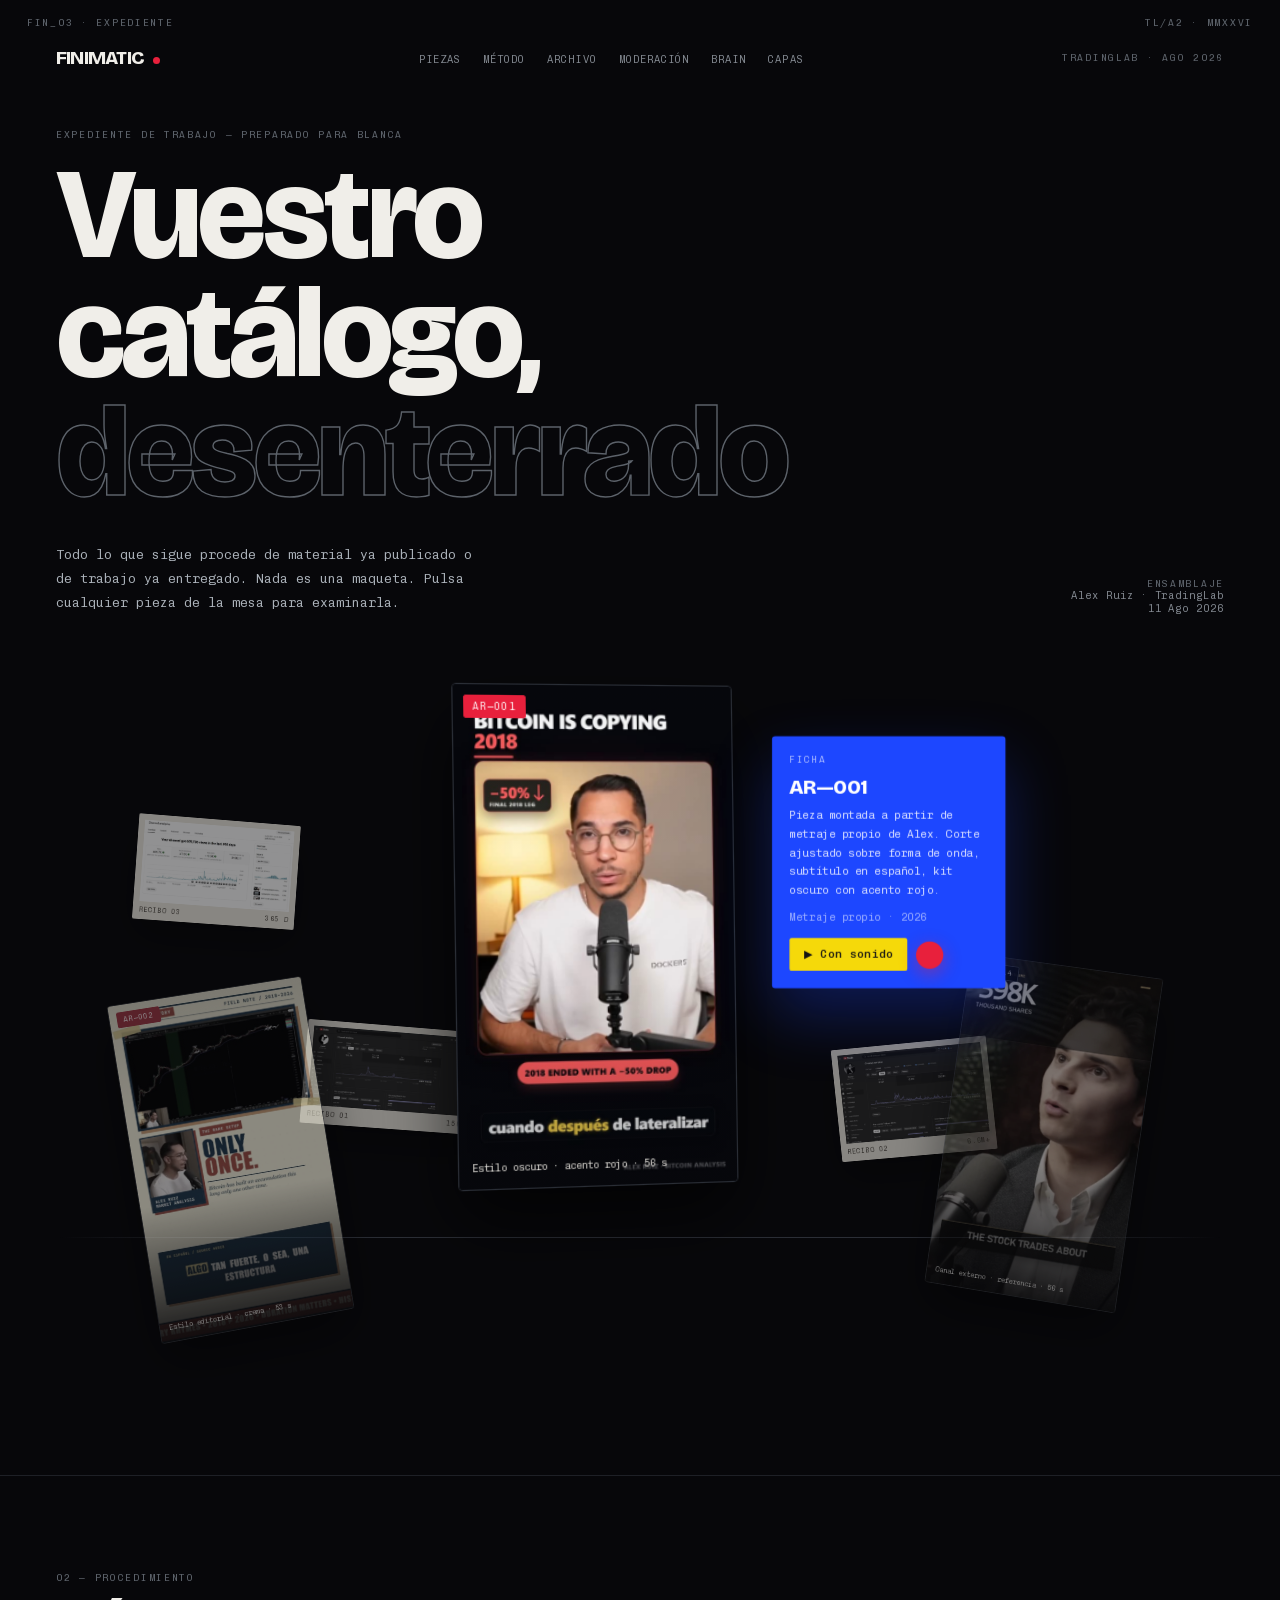
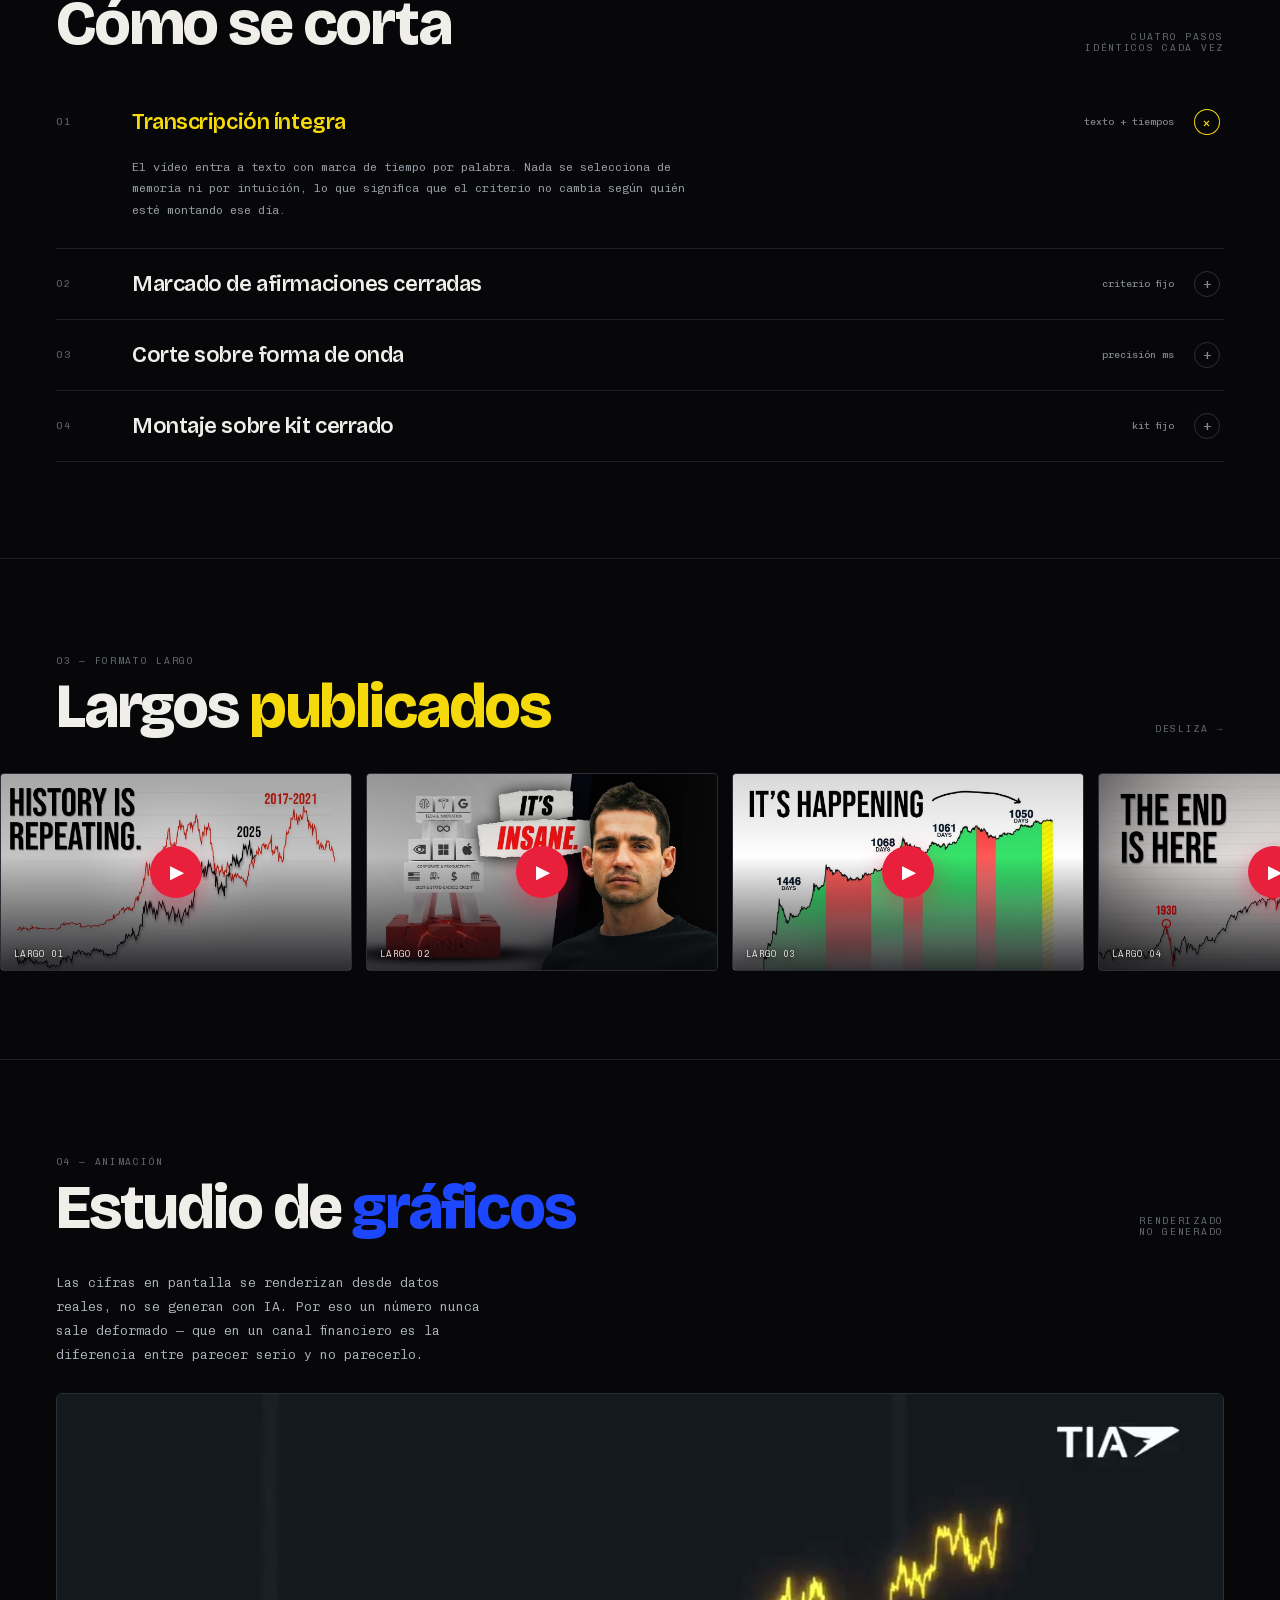
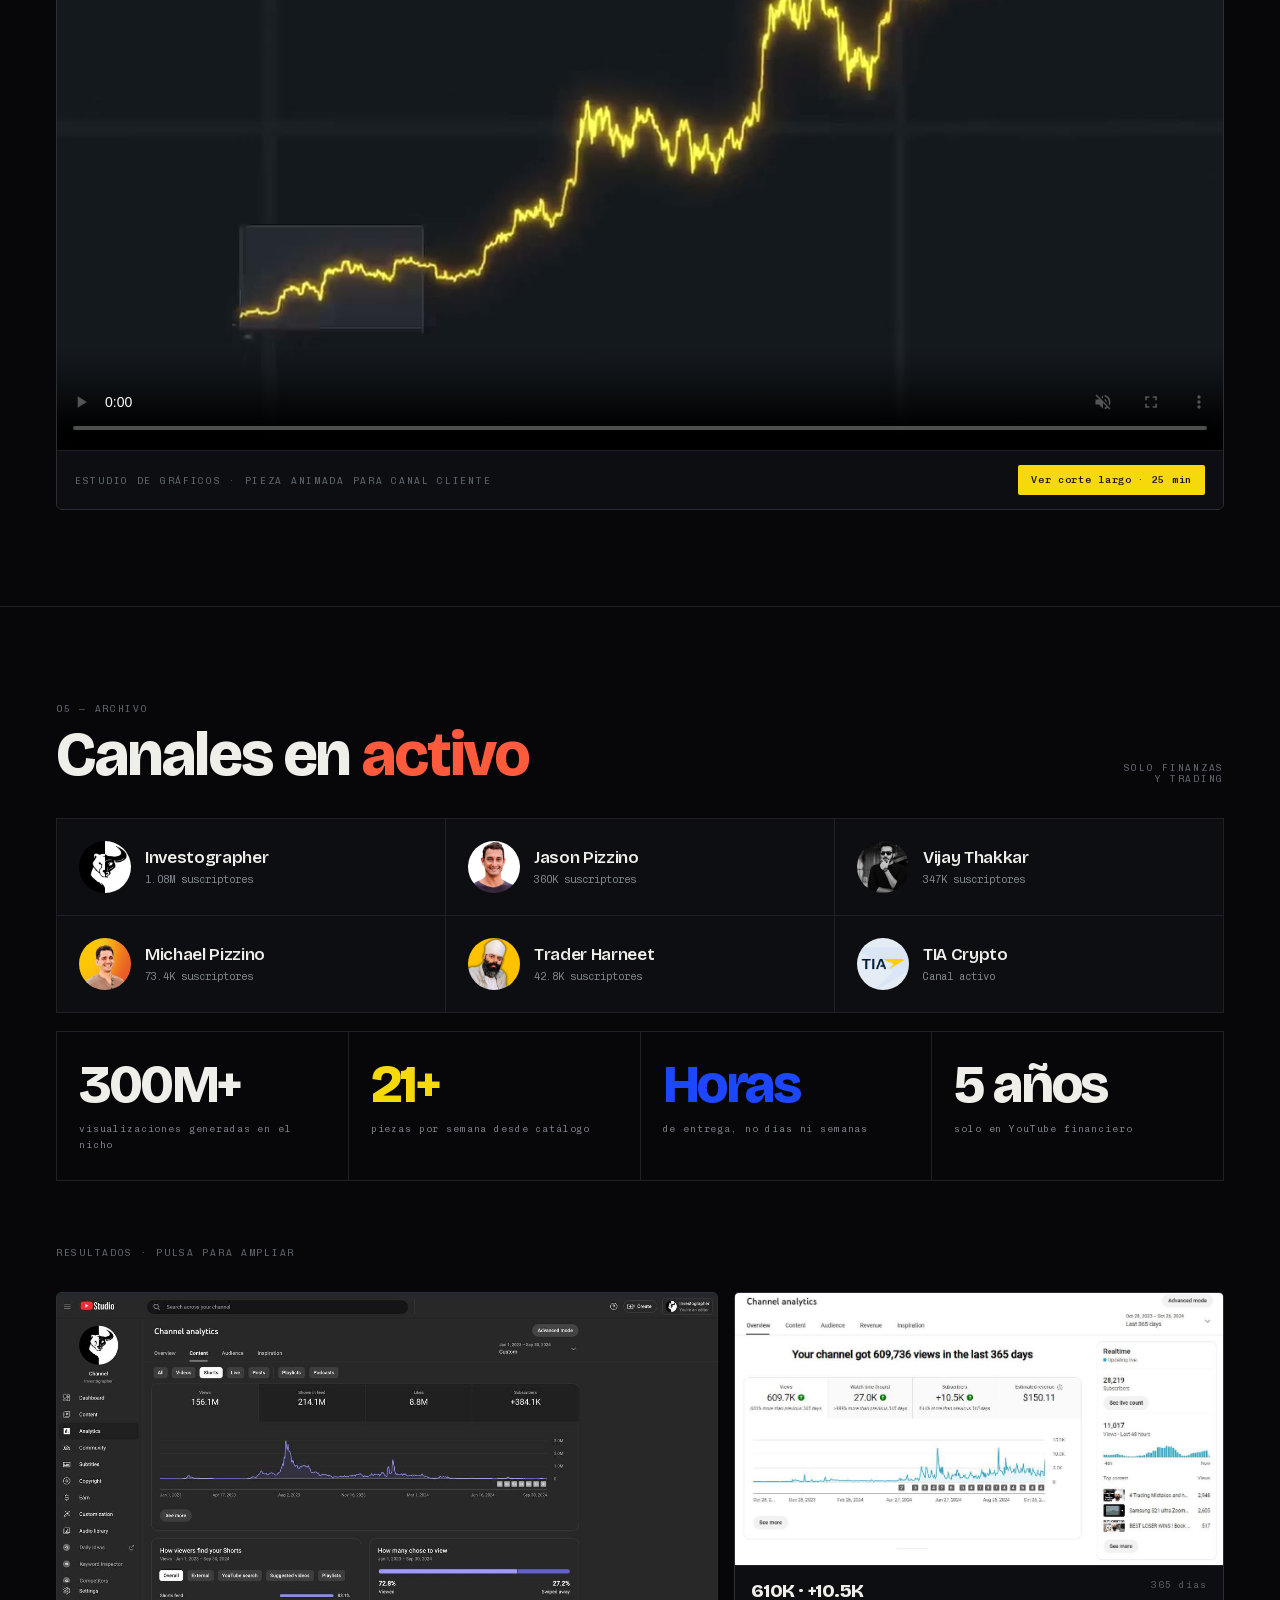
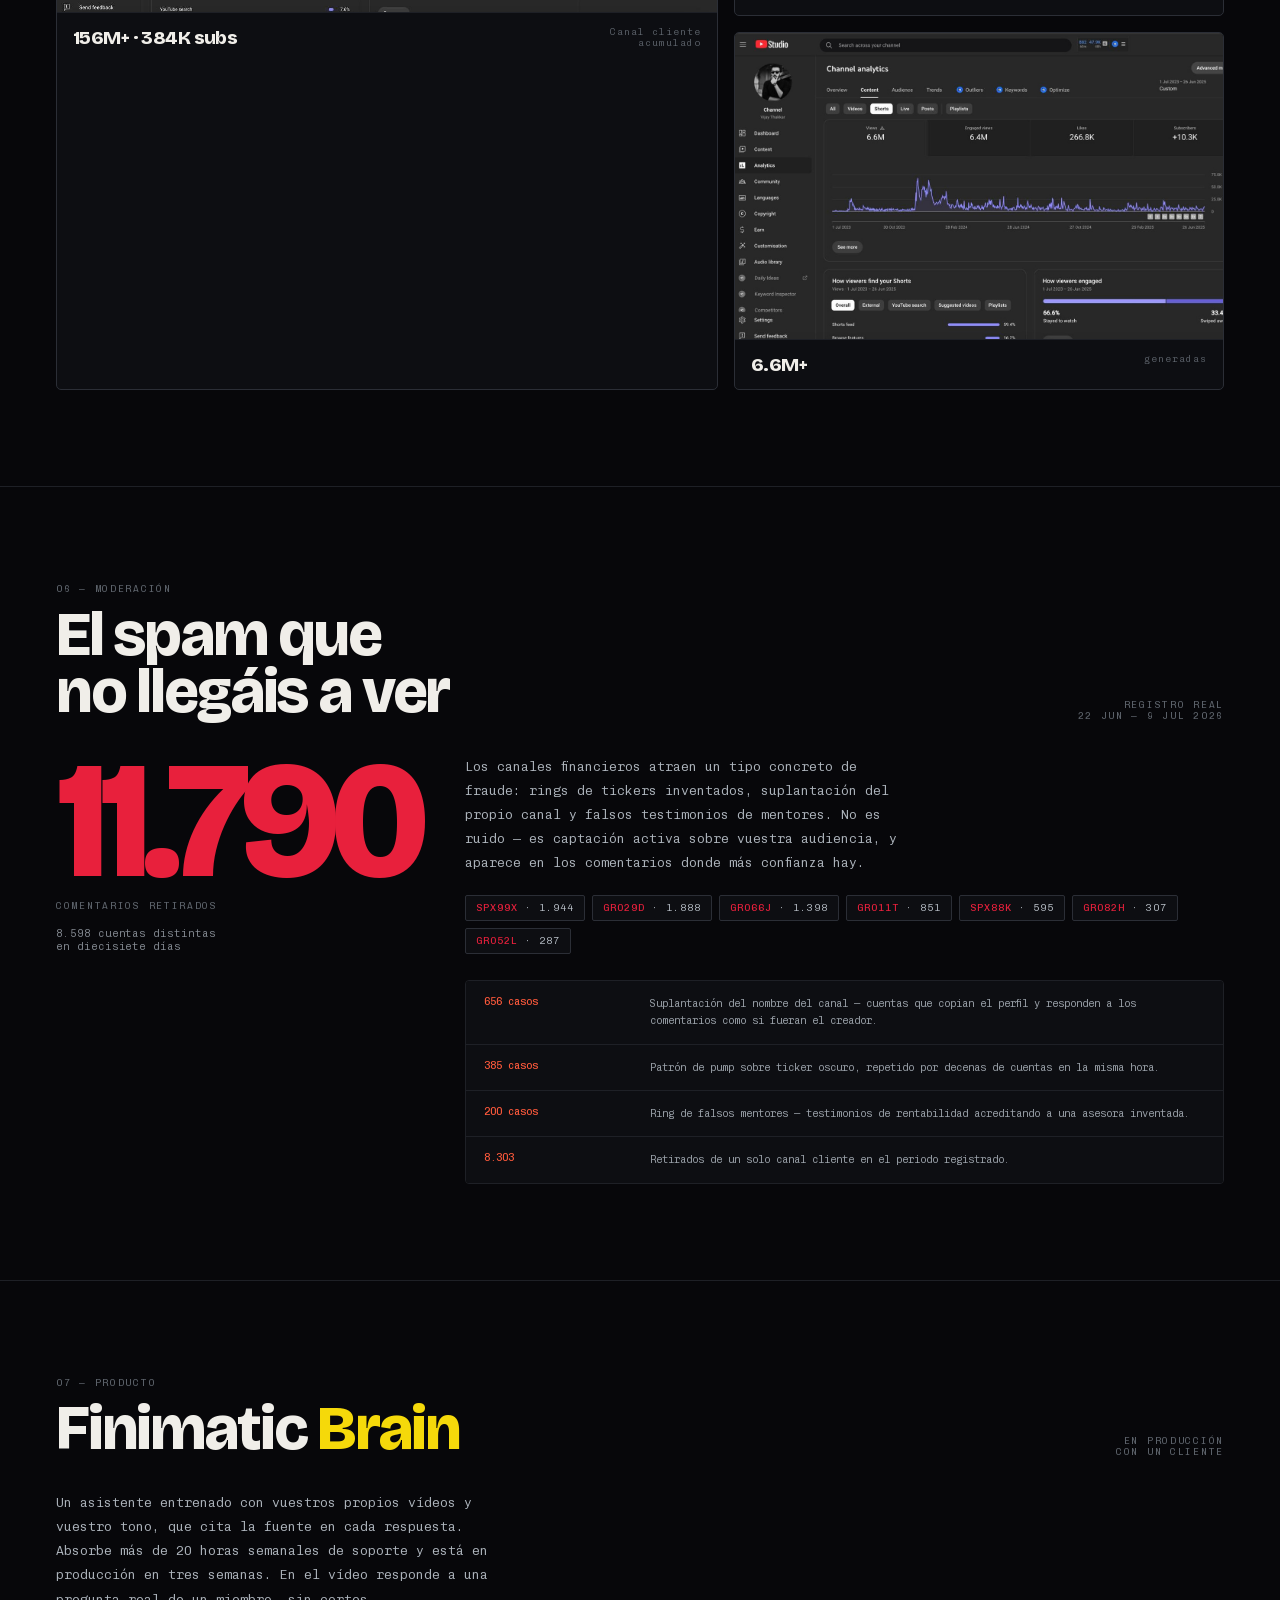
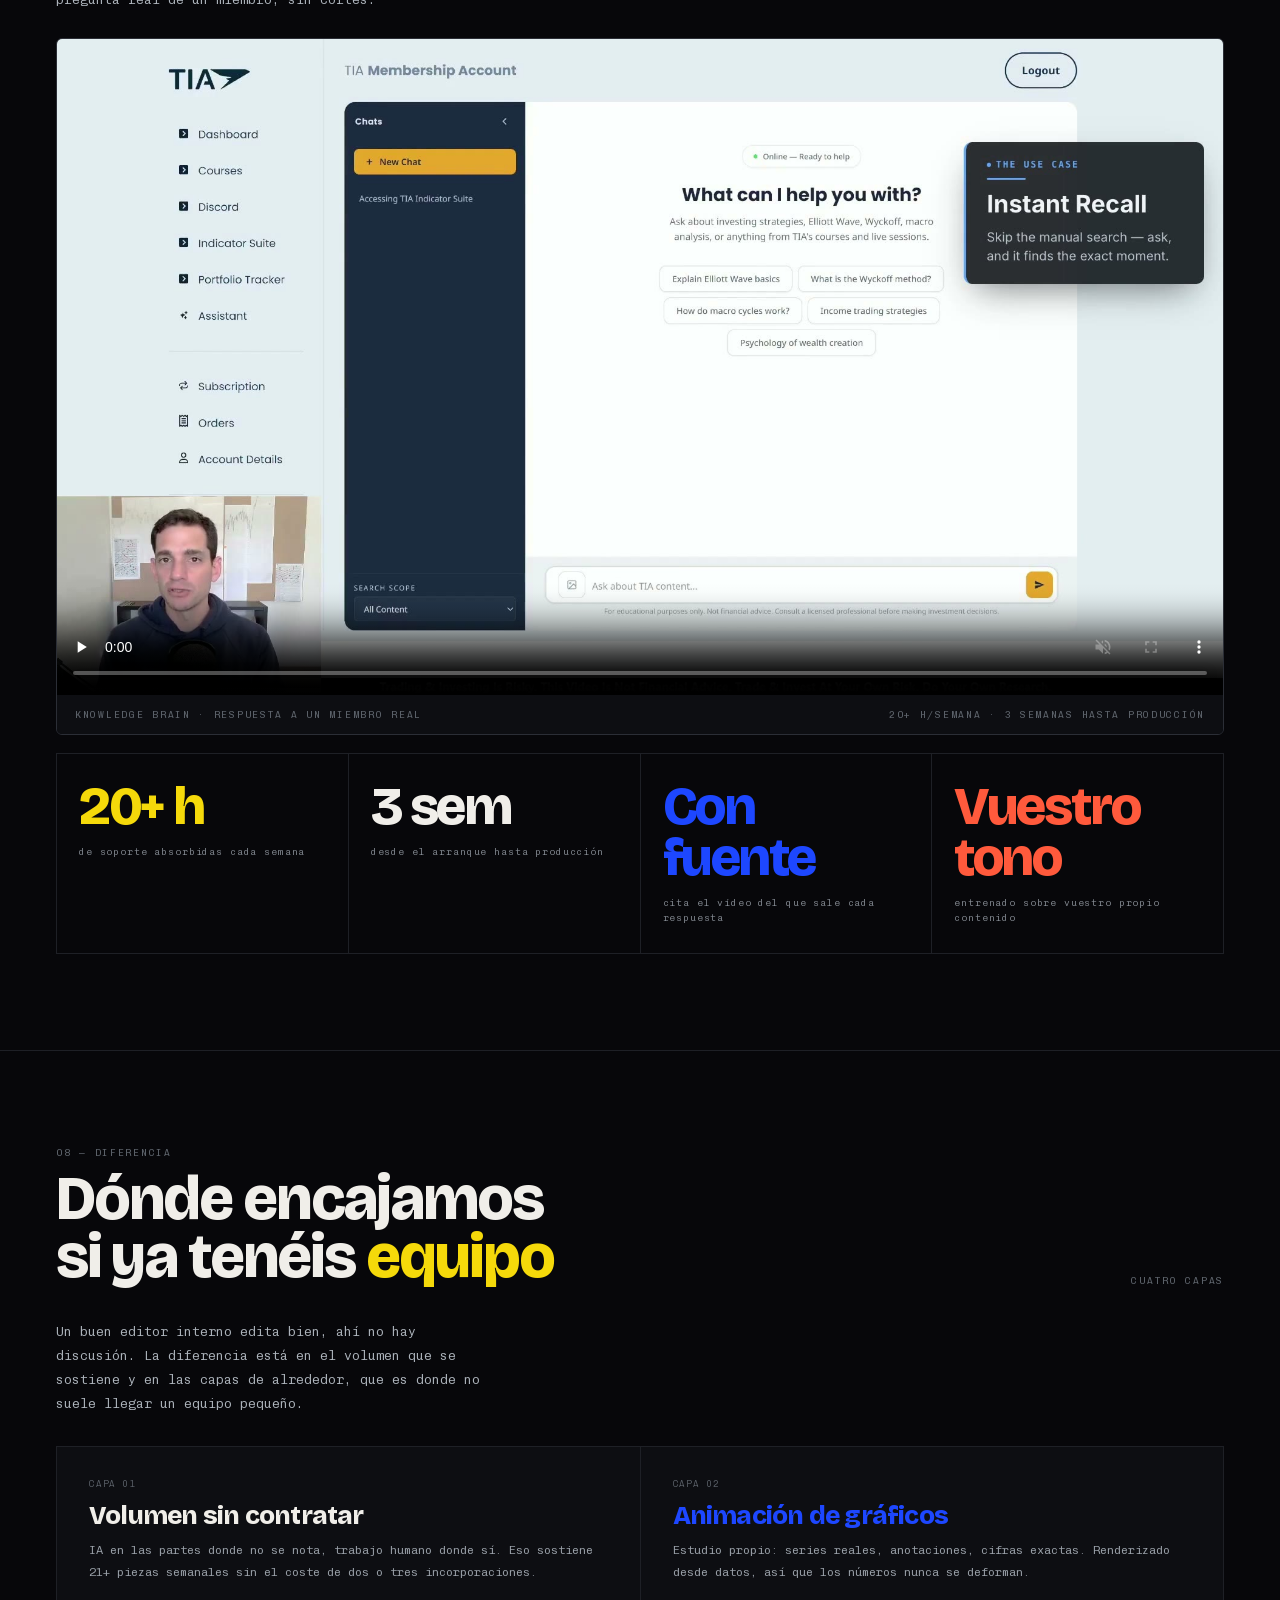
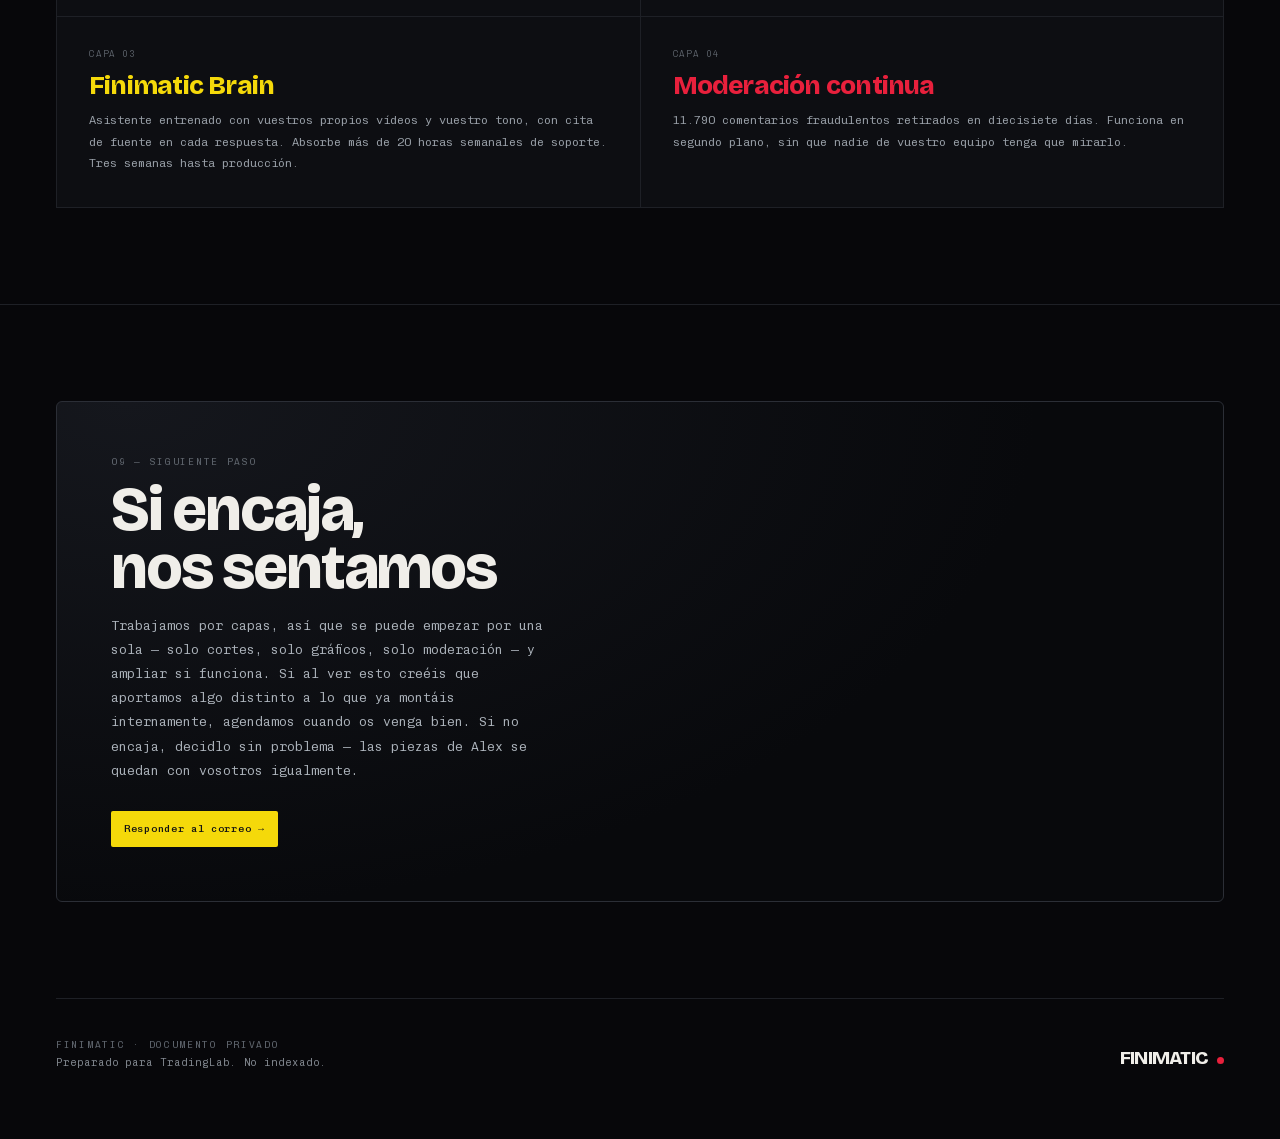
==== alexruiz/index.html @ 43fbd8f8 "Add private TradingLab expediente at /alexruiz Client-facing case page for TradingLab (Alex Ruiz). S" ====
<!doctype html>
<html lang="es">
<head>
<meta charset="utf-8">
<meta name="viewport" content="width=device-width,initial-scale=1">
<title>Finimatic — Expediente TradingLab</title>
<meta name="description" content="Expediente de trabajo: piezas, método, archivo y moderación. Preparado para TradingLab.">
<meta name="robots" content="noindex">
<style>
@font-face{font-family:D;src:url(fonts/disp-400.woff2) format('woff2');font-weight:400;font-display:swap}
@font-face{font-family:D;src:url(fonts/disp-600.woff2) format('woff2');font-weight:600;font-display:swap}
@font-face{font-family:D;src:url(fonts/disp-800.woff2) format('woff2');font-weight:800;font-display:swap}
@font-face{font-family:M;src:url(fonts/mono-300.woff2) format('woff2');font-weight:300;font-display:swap}
@font-face{font-family:M;src:url(fonts/mono-400.woff2) format('woff2');font-weight:400;font-display:swap}
@font-face{font-family:M;src:url(fonts/mono-500.woff2) format('woff2');font-weight:500;font-display:swap}

:root{
  --bg:#07070a; --bg2:#0d0e12; --bg3:#121319;
  --line:#1e2026; --line2:#2b2e36;
  --txt:#f0eee9; --dim:#858b93; --dim2:#5c626a;
  --blue:#1d47ff; --yellow:#f5d90a; --red:#e8203c;
  --teal:#12857c; --cream:#f2ead8; --coral:#ff5a3c; --pink:#ff86b0;
  --D:D,"Bricolage Grotesque",Inter,system-ui,sans-serif;
  --M:M,"Chivo Mono",ui-monospace,SFMono-Regular,Menlo,monospace;
}
*{box-sizing:border-box}
html{-webkit-text-size-adjust:100%;scroll-behavior:smooth}
body{margin:0;background:var(--bg);color:var(--txt);font-family:var(--M);font-weight:300;
  -webkit-font-smoothing:antialiased;overflow-x:hidden}
.w{max-width:1240px;margin:0 auto;padding:0 36px}
img{max-width:100%}

.c{font-family:var(--M);font-size:9.5px;font-weight:400;letter-spacing:.18em;text-transform:uppercase;color:var(--dim2)}
.mt{font-family:var(--M);font-size:10.5px;letter-spacing:.09em;color:var(--dim)}
h1,h2,h3{font-family:var(--D);font-weight:800;letter-spacing:-.035em;margin:0;line-height:.93}
h1{font-size:clamp(52px,10vw,132px)}
h2{font-size:clamp(30px,5.2vw,62px)}
h3{font-size:22px;font-weight:600;letter-spacing:-.02em;line-height:1.1}
.hl{color:var(--yellow)} .hb{color:var(--blue)} .hr{color:var(--red)} .hc{color:var(--coral)}
p{line-height:1.8;color:#9ba2aa;margin:0;font-size:12px}
.lede{font-size:13px;line-height:1.85;color:#aeb5bd;max-width:54ch}

.ledger{position:fixed;top:0;left:0;right:0;z-index:80;display:flex;justify-content:space-between;
  padding:15px 22px;pointer-events:none}
.ledger span{background:var(--bg);padding:2px 5px}

nav{display:flex;align-items:center;justify-content:space-between;padding:46px 0 0;position:relative;z-index:60}
.brand{display:flex;align-items:baseline;gap:9px}
.brand b{font-family:var(--D);font-weight:800;font-size:19px;letter-spacing:-.04em}
.brand i{width:7px;height:7px;background:var(--red);border-radius:50%;display:inline-block;font-style:normal}
nav ul{display:flex;gap:22px;list-style:none;margin:0;padding:0}
nav a{font-family:var(--M);font-size:10.5px;letter-spacing:.1em;text-transform:uppercase;color:var(--dim);
  text-decoration:none;transition:color .25s}
nav a:hover{color:var(--txt)}

/* ══ masthead ══ */
.mast{padding:60px 0 0;position:relative}
.mast h1{margin-top:16px}
.mast h1 em{font-style:normal;-webkit-text-stroke:1.4px var(--dim2);color:transparent}
.mrow{display:flex;justify-content:space-between;align-items:flex-end;gap:30px;margin-top:30px;flex-wrap:wrap}

/* ══ THE TABLE — re-choreographing collage ══ */
.table{position:relative;height:720px;margin:44px 0 0;perspective:1800px;perspective-origin:50% 42%;contain:layout paint}
.art{position:absolute;left:50%;top:60px;transform-style:preserve-3d;cursor:pointer;
  transition:transform .82s cubic-bezier(.2,.8,.22,1),opacity .6s ease,filter .6s ease;
  will-change:transform,opacity}
.reel{width:246px;height:437px;border-radius:4px;overflow:hidden;background:#04050a;
  border:1px solid #2a2e36;box-shadow:0 28px 64px rgba(0,0,0,.74)}
.reel img,.reel video{position:absolute;inset:0;width:100%;height:100%;object-fit:cover}
.reel video{opacity:0;transition:opacity .45s}
.reel.on video{opacity:1}
.reel .tag{position:absolute;left:9px;top:9px;z-index:4;font-family:var(--M);font-size:8.5px;
  letter-spacing:.16em;padding:4px 7px;border-radius:2px;background:rgba(4,5,10,.85);
  border:1px solid #363b44;color:#eceae5}
.reel .tag.own{border-color:var(--red);background:var(--red);color:#fff}
.reel .vg{position:absolute;inset:0;z-index:3;pointer-events:none;transition:opacity .5s;
  background:linear-gradient(180deg,rgba(7,7,10,.12),transparent 34%,transparent 60%,rgba(7,7,10,.86))}
.reel.on .vg{opacity:.4}
.reel .cp{position:absolute;left:11px;right:11px;bottom:10px;z-index:4;font-family:var(--M);
  font-size:9px;line-height:1.55;color:#e2dfd9}
.scrap{padding:8px;background:var(--cream);box-shadow:0 24px 54px rgba(0,0,0,.62);border-radius:2px}
.scrap img{display:block;width:100%;height:auto}
.scrap .sl{display:flex;justify-content:space-between;margin-top:6px}
.scrap .sl span{font-family:var(--M);font-size:8.5px;letter-spacing:.13em;color:#4a4033;text-transform:uppercase}

.ficha{position:absolute;z-index:30;width:214px;background:var(--blue);color:#fff;padding:16px;
  border-radius:3px;box-shadow:0 26px 58px rgba(29,71,255,.3);
  transition:transform .5s cubic-bezier(.3,.9,.3,1),opacity .3s}
.ficha.shrink{transform:scale(.12);opacity:0}
.ficha .k{font-family:var(--M);font-size:8.5px;letter-spacing:.2em;opacity:.68;text-transform:uppercase}
.ficha h4{font-family:var(--D);font-weight:800;font-size:19px;letter-spacing:-.03em;margin:9px 0 7px}
.ficha p{font-family:var(--M);font-size:10px;line-height:1.7;color:#e4e8ff;margin:0}
.ficha .yr{font-family:var(--M);font-size:9.5px;margin-top:10px;opacity:.6}
.pill{display:inline-flex;align-items:center;gap:7px;background:var(--yellow);color:#141414;
  font-family:var(--M);font-size:10px;font-weight:500;letter-spacing:.07em;padding:9px 13px;
  border-radius:2px;border:0;cursor:pointer;text-decoration:none;transition:filter .2s}
.pill:hover{filter:brightness(1.1)}
.knob{width:25px;height:25px;border-radius:50%;background:var(--red);border:0;cursor:pointer;
  box-shadow:0 5px 16px rgba(232,32,60,.45);transition:transform .22s}
.knob:hover{transform:scale(1.12)}
.tsurf{position:absolute;left:50%;top:578px;width:1160px;height:1px;margin-left:-580px;
  background:linear-gradient(90deg,transparent,var(--line2) 16%,var(--line2) 84%,transparent)}

/* ══ sections ══ */
section{padding:96px 0;border-top:1px solid var(--line)}
.sh{display:flex;align-items:flex-end;justify-content:space-between;gap:26px;margin-bottom:34px;flex-wrap:wrap}

/* drawers */
.dr{border-bottom:1px solid var(--line)}
.dr:first-of-type{border-top:1px solid var(--line)}
.drh{display:grid;grid-template-columns:56px 1fr auto 30px;gap:20px;align-items:center;
  padding:22px 0;cursor:pointer;background:none;border:0;width:100%;text-align:left;color:inherit}
.drh .n{font-family:var(--M);font-size:10px;letter-spacing:.15em;color:var(--dim2)}
.drh h3{color:#f0eee9;transition:color .3s}
.dr[data-open="1"] .drh h3{color:var(--yellow)}
.drh .v{font-family:var(--M);font-size:10px;color:var(--dim);white-space:nowrap}
.drh .x{width:26px;height:26px;border:1px solid var(--line2);border-radius:50%;display:grid;
  place-items:center;font-family:var(--M);font-size:14px;color:var(--dim);transition:transform .45s,border-color .3s,color .3s}
.dr[data-open="1"] .drh .x{transform:rotate(45deg);border-color:var(--yellow);color:var(--yellow)}
.drb{max-height:0;overflow:hidden;transition:max-height .6s cubic-bezier(.2,.8,.2,1)}
.drb div{padding:0 0 26px 76px;max-width:66ch}

/* horizontal rails */
.rail{display:flex;gap:14px;overflow-x:auto;padding:4px 36px 22px;scroll-snap-type:x mandatory;
  -webkit-overflow-scrolling:touch;scrollbar-width:thin;scrollbar-color:var(--line2) transparent}
.rail::-webkit-scrollbar{height:3px}
.rail::-webkit-scrollbar-thumb{background:var(--line2)}
.rail>*{scroll-snap-align:start;flex:0 0 auto}
.yt{width:352px;aspect-ratio:16/9;border:1px solid var(--line2);border-radius:4px;overflow:hidden;
  position:relative;background:#0a0b0f;cursor:pointer;transition:border-color .35s,transform .5s cubic-bezier(.2,.8,.2,1)}
.yt:hover{border-color:var(--yellow);transform:translateY(-4px)}
.yt>img{position:absolute;inset:0;width:100%;height:100%;object-fit:cover;transition:filter .4s,transform .6s}
.yt:hover>img{filter:brightness(1.06)}
.yt iframe{position:absolute;inset:0;width:100%;height:100%;border:0}
.yt .ph{position:absolute;inset:0;display:grid;place-items:center;transition:background .4s;
  background:linear-gradient(180deg,rgba(7,7,10,.16),transparent 42%,rgba(7,7,10,.8))}
.yt .ph b{width:52px;height:52px;border-radius:50%;background:var(--red);color:#fff;display:grid;
  place-items:center;font-size:17px;font-family:var(--M);box-shadow:0 8px 26px rgba(232,32,60,.42);
  transition:transform .35s}
.yt:hover .ph b{transform:scale(1.12)}
.yt .ph i{position:absolute;bottom:11px;left:13px;font-style:normal;font-family:var(--M);
  font-size:9px;letter-spacing:.15em;color:#e9e7e2;text-shadow:0 1px 6px rgba(0,0,0,.9)}

/* film */
.film{position:relative;border:1px solid var(--line2);border-radius:6px;overflow:hidden;background:#05060a}
.film video{display:block;width:100%;height:auto}
.filmbar{display:flex;justify-content:space-between;align-items:center;padding:14px 18px;
  border-top:1px solid var(--line);background:var(--bg2)}

/* channel index */
.chg{display:grid;grid-template-columns:repeat(3,1fr);gap:1px;background:var(--line);border:1px solid var(--line)}
.ch{background:var(--bg2);padding:22px;display:flex;align-items:center;gap:14px;transition:background .35s}
.ch:hover{background:var(--bg3)}
.ch img{width:52px;height:52px;border-radius:50%;object-fit:cover}
.ch b{font-family:var(--D);font-weight:600;font-size:17px;letter-spacing:-.02em;display:block}
.ch span{font-family:var(--M);font-size:10.5px;color:var(--dim)}

/* results — big, expandable */
.res{display:grid;grid-template-columns:1.35fr 1fr;gap:16px}
.rc{position:relative;border:1px solid var(--line2);border-radius:5px;overflow:hidden;
  background:var(--bg2);cursor:zoom-in;transition:transform .5s cubic-bezier(.2,.8,.2,1),border-color .4s}
.rc:hover{transform:translateY(-5px);border-color:var(--yellow)}
.rc img{display:block;width:100%;height:auto}
.rc .cap{display:flex;justify-content:space-between;gap:12px;padding:13px 16px;border-top:1px solid var(--line)}
.rc .cap b{font-family:var(--D);font-weight:800;font-size:19px;letter-spacing:-.03em}
.rc .cap span{font-family:var(--M);font-size:9.5px;letter-spacing:.1em;color:var(--dim2);text-align:right}
.rstack{display:grid;gap:16px}

/* lightbox */
.lb{position:fixed;inset:0;z-index:200;background:rgba(4,4,7,.94);display:none;place-items:center;padding:44px;
  backdrop-filter:blur(7px)}
.lb.on{display:grid}
.lb img{max-width:94vw;max-height:88vh;border:1px solid var(--line2);border-radius:4px}
.lb .x{position:absolute;top:22px;right:26px;font-family:var(--M);font-size:11px;letter-spacing:.15em;
  color:var(--dim);background:none;border:1px solid var(--line2);padding:9px 14px;cursor:pointer;border-radius:2px}

/* spamguard */
.sg{display:grid;grid-template-columns:auto 1fr;gap:44px;align-items:start}
.sgnum{font-family:var(--D);font-weight:800;font-size:clamp(72px,13vw,168px);line-height:.8;
  letter-spacing:-.055em;color:var(--red)}
.tick{display:flex;flex-wrap:wrap;gap:7px;margin-top:20px}
.tick span{font-family:var(--M);font-size:10px;letter-spacing:.1em;border:1px solid var(--line2);
  padding:6px 10px;border-radius:2px;color:#b9c0c8;background:var(--bg2)}
.tick span b{color:var(--red);font-weight:400}
.sgex{margin-top:26px;border:1px solid var(--line);border-radius:4px;overflow:hidden}
.sgr{display:grid;grid-template-columns:150px 1fr;gap:16px;padding:14px 18px;border-bottom:1px solid var(--line);
  background:var(--bg2)}
.sgr:last-child{border-bottom:0}
.sgr b{font-family:var(--M);font-size:10.5px;color:var(--coral);font-weight:400}
.sgr span{font-family:var(--M);font-size:10.5px;color:#9ba2aa;line-height:1.65}

/* layers */
.lay{display:grid;grid-template-columns:repeat(2,1fr);gap:1px;background:var(--line);border:1px solid var(--line)}
.lc{background:var(--bg2);padding:32px;transition:background .4s}
.lc:hover{background:var(--bg3)}
.lc .n{font-family:var(--M);font-size:9px;letter-spacing:.2em;color:var(--dim2)}
.lc h3{margin:13px 0 10px;font-weight:800;letter-spacing:-.03em;font-size:26px}

/* figures */
.figs{display:grid;grid-template-columns:repeat(4,1fr);gap:1px;background:var(--line);border:1px solid var(--line)}
.fig{background:var(--bg);padding:28px 22px}
.fig b{display:block;font-family:var(--D);font-weight:800;font-size:clamp(32px,5vw,54px);
  line-height:.94;letter-spacing:-.045em}
.fig span{display:block;margin-top:11px;font-family:var(--M);font-size:9.5px;letter-spacing:.09em;
  line-height:1.6;color:var(--dim)}

.close{border:1px solid var(--line2);border-radius:6px;padding:54px;
  background:radial-gradient(130% 170% at 6% 0%,#15171d,#08090c 60%)}
footer{padding:40px 0 70px;display:flex;justify-content:space-between;align-items:flex-end;border-top:1px solid var(--line)}

.rv{opacity:0;transform:translateY(20px)}
.rv.in{opacity:1;transform:none;transition:opacity .95s cubic-bezier(.2,.8,.2,1),transform .95s cubic-bezier(.2,.8,.2,1)}

@media (max-width:1000px){
  .res{grid-template-columns:1fr} .chg{grid-template-columns:1fr 1fr}
  .figs{grid-template-columns:1fr 1fr} .sg{grid-template-columns:1fr;gap:26px}
  .table{height:600px;perspective:1150px} .reel{width:198px;height:352px}
  .tsurf{width:100%;left:0;margin-left:0;top:474px}
}
@media (max-width:620px){
  .w{padding:0 20px} nav ul{display:none} .ledger{display:none}
  .lay,.chg,.figs{grid-template-columns:1fr} section{padding:66px 0}
  .table{height:520px} .reel{width:168px;height:299px}
  .drb div{padding-left:0} .drh{grid-template-columns:40px 1fr 30px} .drh .v{display:none}
  .rail{padding-left:20px;padding-right:20px}
}
@media (prefers-reduced-motion:reduce){
  html{scroll-behavior:auto} .art,.rv.in{transition-duration:.01ms!important} .rv{opacity:1;transform:none}
}
</style>
</head>
<body>

<div class="ledger">
  <span class="c">FIN_03 · EXPEDIENTE</span>
  <span class="c">TL/A2 · MMXXVI</span>
</div>

<div class="w">
  <nav>
    <div class="brand"><b>FINIMATIC</b><i></i></div>
    <ul>
      <li><a href="#piezas">Piezas</a></li>
      <li><a href="#metodo">Método</a></li>
      <li><a href="#archivo">Archivo</a></li>
      <li><a href="#guard">Moderación</a></li>
      <li><a href="#brain">Brain</a></li><li><a href="#capas">Capas</a></li>
    </ul>
    <div class="c">TradingLab · Ago 2026</div>
  </nav>

  <div class="mast">
    <div class="c">Expediente de trabajo — preparado para Blanca</div>
    <h1>Vuestro<br>catálogo,<br><em>desenterrado</em></h1>
    <div class="mrow">
      <p class="lede">Todo lo que sigue procede de material ya publicado o de trabajo ya entregado. Nada es una maqueta. Pulsa cualquier pieza de la mesa para examinarla.</p>
      <div style="text-align:right">
        <div class="c">Ensamblaje</div>
        <div class="mt">Alex Ruiz · TradingLab</div>
        <div class="mt">11 Ago 2026</div>
      </div>
    </div>
  </div>
</div>

<!-- ══ MESA — re-choreographing collage ══ -->
<section id="piezas" style="border-top:0;padding-top:0">
  <div class="w">
    <div class="table" id="table">
      <div class="tsurf"></div>

      <article class="art reel" data-k="r0">
        <span class="tag own">AR—001</span>
        <img src="media/reel1.jpg" alt="" loading="eager" decoding="async">
        <video src="media/reel1.mp4" playsinline muted loop preload="none"></video>
        <span class="vg"></span><span class="cp">Estilo oscuro · acento rojo · 56 s</span>
      </article>

      <article class="art reel" data-k="r1">
        <span class="tag own">AR—002</span>
        <img src="media/reel2.jpg" alt="" loading="lazy" decoding="async">
        <video src="media/reel2.mp4" playsinline muted loop preload="none"></video>
        <span class="vg"></span><span class="cp">Estilo editorial · crema · 53 s</span>
      </article>

      <article class="art reel" data-k="r2">
        <span class="tag">FN—014</span>
        <img src="media/reel3.jpg" alt="" loading="lazy" decoding="async">
        <video src="media/reel3.mp4" playsinline muted loop preload="none"></video>
        <span class="vg"></span><span class="cp">Canal externo · referencia · 56 s</span>
      </article>

      <div class="art scrap" data-k="s0" style="width:230px">
        <img src="media/clients/receipt_150m.jpg" alt="" loading="lazy" data-full="media/clients/receipt_150m.jpg">
        <div class="sl"><span>Recibo 01</span><span>156M+</span></div>
      </div>
      <div class="art scrap" data-k="s1" style="width:206px">
        <img src="media/clients/receipt_66m.jpg" alt="" loading="lazy" data-full="media/clients/receipt_66m.jpg">
        <div class="sl"><span>Recibo 02</span><span>6.6M+</span></div>
      </div>
      <div class="art scrap" data-k="s2" style="width:214px">
        <img src="media/clients/receipt_longform.jpg" alt="" loading="lazy" data-full="media/clients/receipt_longform.jpg">
        <div class="sl"><span>Recibo 03</span><span>365 d</span></div>
      </div>

      <div class="ficha" id="ficha">
        <div class="k">Ficha</div>
        <h4 id="fh">AR—001</h4>
        <p id="fp">Pieza montada a partir de metraje propio de Alex. Corte ajustado sobre forma de onda, subtítulo en español, kit oscuro con acento rojo.</p>
        <div class="yr" id="fy">Metraje propio · 2026</div>
        <div style="display:flex;gap:8px;align-items:center;margin-top:14px">
          <button class="pill" id="snd">▶ Con sonido</button>
          <button class="knob" id="nxt" aria-label="Siguiente"></button>
        </div>
      </div>
    </div>
  </div>
</section>

<!-- ══ MÉTODO — drawers ══ -->
<section id="metodo">
  <div class="w">
    <div class="sh">
      <div><div class="c">02 — Procedimiento</div><h2 style="margin-top:12px">Cómo se corta</h2></div>
      <div class="c" style="text-align:right">Cuatro pasos<br>Idénticos cada vez</div>
    </div>

    <div class="dr rv" data-open="1">
      <button class="drh"><span class="n">01</span><h3>Transcripción íntegra</h3><span class="v">texto + tiempos</span><span class="x">+</span></button>
      <div class="drb"><div><p>El vídeo entra a texto con marca de tiempo por palabra. Nada se selecciona de memoria ni por intuición, lo que significa que el criterio no cambia según quién esté montando ese día.</p></div></div>
    </div>
    <div class="dr rv">
      <button class="drh"><span class="n">02</span><h3>Marcado de afirmaciones cerradas</h3><span class="v">criterio fijo</span><span class="x">+</span></button>
      <div class="drb"><div><p>Se localizan los momentos que se sostienen solos: una tesis, una cifra, un giro, una comparación histórica. Si el fragmento necesita contexto previo para entenderse, se descarta — por bueno que sea.</p></div></div>
    </div>
    <div class="dr rv">
      <button class="drh"><span class="n">03</span><h3>Corte sobre forma de onda</h3><span class="v">precisión ms</span><span class="x">+</span></button>
      <div class="drb"><div><p>Los límites se ajustan al silencio real y no a la palabra más próxima. Sin entradas cortadas, sin colas muertas. Es la diferencia entre un corte que respira y uno que suena a recorte.</p></div></div>
    </div>
    <div class="dr rv">
      <button class="drh"><span class="n">04</span><h3>Montaje sobre kit cerrado</h3><span class="v">kit fijo</span><span class="x">+</span></button>
      <div class="drb"><div><p>Tipografía, color, ritmo de subtítulo y tratamiento de gráficos quedan definidos antes de montar nada. Por eso veinte piezas seguidas parecen del mismo canal y no de veinte editores distintos.</p></div></div>
    </div>
  </div>
</section>

<!-- ══ RAIL — shorts en producción ══ -->
<section style="padding-bottom:66px">
  <div class="w">
    <div class="sh">
      <div><div class="c">03 — Formato largo</div><h2 style="margin-top:12px">Largos <span class="hl">publicados</span></h2></div>
      <div class="c" style="text-align:right">Desliza →</div>
    </div>
  </div>
  <div class="rail" id="ytrail">
    <div class="yt" data-yt="2WUvpKU_Cas"><img src="media/yt/2WUvpKU_Cas.jpg" alt="" loading="lazy" decoding="async"><div class="ph"><b>&#9654;</b><i>LARGO 01</i></div></div>
    <div class="yt" data-yt="Ue_ScGDc0nw"><img src="media/yt/Ue_ScGDc0nw.jpg" alt="" loading="lazy" decoding="async"><div class="ph"><b>&#9654;</b><i>LARGO 02</i></div></div>
    <div class="yt" data-yt="rwF477BtTG0"><img src="media/yt/rwF477BtTG0.jpg" alt="" loading="lazy" decoding="async"><div class="ph"><b>&#9654;</b><i>LARGO 03</i></div></div>
    <div class="yt" data-yt="gFHwWz_2YYc"><img src="media/yt/gFHwWz_2YYc.jpg" alt="" loading="lazy" decoding="async"><div class="ph"><b>&#9654;</b><i>LARGO 04</i></div></div>
    <div class="yt" data-yt="c9olP6Pr598"><img src="media/yt/c9olP6Pr598.jpg" alt="" loading="lazy" decoding="async"><div class="ph"><b>&#9654;</b><i>LARGO 05</i></div></div>
    <div class="yt" data-yt="3UJ6QvY29Kc"><img src="media/yt/3UJ6QvY29Kc.jpg" alt="" loading="lazy" decoding="async"><div class="ph"><b>&#9654;</b><i>CASO 01</i></div></div>
    <div class="yt" data-yt="I6aNI19NCxw"><img src="media/yt/I6aNI19NCxw.jpg" alt="" loading="lazy" decoding="async"><div class="ph"><b>&#9654;</b><i>CASO 02</i></div></div>
    <div class="yt" data-yt="_iMRs2vjaUk"><img src="media/yt/_iMRs2vjaUk.jpg" alt="" loading="lazy" decoding="async"><div class="ph"><b>&#9654;</b><i>CASO 03</i></div></div>
    <div class="yt" data-yt="YXFvwJQBzJc"><img src="media/yt/YXFvwJQBzJc.jpg" alt="" loading="lazy" decoding="async"><div class="ph"><b>&#9654;</b><i>CASO 04</i></div></div>
  </div>
</section>

<!-- ══ FILM ══ -->
<section>
  <div class="w">
    <div class="sh">
      <div><div class="c">04 — Animación</div><h2 style="margin-top:12px">Estudio de <span class="hb">gráficos</span></h2></div>
      <div class="c" style="text-align:right">Renderizado<br>No generado</div>
    </div>
    <p class="lede rv" style="margin-bottom:26px">Las cifras en pantalla se renderizan desde datos reales, no se generan con IA. Por eso un número nunca sale deformado — que en un canal financiero es la diferencia entre parecer serio y no parecerlo.</p>
    <div class="film rv">
      <video id="filmv" src="https://pub-80916ecd31064b1bb21b62cf3490e8a3.r2.dev/finimatic-animated.mp4"
             poster="media/animated-poster.jpg" playsinline muted loop preload="none" controls></video>
      <div class="filmbar">
        <span class="c">Estudio de gráficos · pieza animada para canal cliente</span>
        <a class="pill" href="https://pub-80916ecd31064b1bb21b62cf3490e8a3.r2.dev/raw-25min.mp4" target="_blank" rel="noopener">Ver corte largo · 25 min</a>
      </div>
    </div>
  </div>
</section>

<!-- ══ ARCHIVO ══ -->
<section id="archivo">
  <div class="w">
    <div class="sh">
      <div><div class="c">05 — Archivo</div><h2 style="margin-top:12px">Canales en <span class="hc">activo</span></h2></div>
      <div class="c" style="text-align:right">Solo finanzas<br>y trading</div>
    </div>

    <div class="chg rv">
      <div class="ch"><img src="media/clients/investographer.jpg" alt=""><div><b>Investographer</b><span>1.08M suscriptores</span></div></div>
      <div class="ch"><img src="media/clients/Jason.jpg" alt=""><div><b>Jason Pizzino</b><span>360K suscriptores</span></div></div>
      <div class="ch"><img src="media/clients/vijaythakkar.jpg" alt=""><div><b>Vijay Thakkar</b><span>347K suscriptores</span></div></div>
      <div class="ch"><img src="media/clients/michael.jpg" alt=""><div><b>Michael Pizzino</b><span>73.4K suscriptores</span></div></div>
      <div class="ch"><img src="media/clients/trader_harneet.jpg" alt=""><div><b>Trader Harneet</b><span>42.8K suscriptores</span></div></div>
      <div class="ch"><img src="media/clients/TheInvestoraccel.jpg" alt=""><div><b>TIA Crypto</b><span>Canal activo</span></div></div>
    </div>

    <div class="figs rv" style="margin-top:18px">
      <div class="fig"><b>300M+</b><span>visualizaciones generadas en el nicho</span></div>
      <div class="fig"><b class="hl">21+</b><span>piezas por semana desde catálogo</span></div>
      <div class="fig"><b class="hb">Horas</b><span>de entrega, no días ni semanas</span></div>
      <div class="fig"><b>5 años</b><span>solo en YouTube financiero</span></div>
    </div>

    <div class="sh" style="margin-top:66px"><div><div class="c">Resultados · pulsa para ampliar</div></div></div>
    <div class="res rv">
      <div class="rc" data-full="media/clients/receipt_150m.jpg">
        <img src="media/clients/receipt_150m.jpg" alt="">
        <div class="cap"><b>156M+ · 384K subs</b><span>Canal cliente<br>acumulado</span></div>
      </div>
      <div class="rstack">
        <div class="rc" data-full="media/clients/receipt_longform.jpg">
          <img src="media/clients/receipt_longform.jpg" alt="">
          <div class="cap"><b>610K · +10.5K</b><span>365 días</span></div>
        </div>
        <div class="rc" data-full="media/clients/receipt_66m.jpg">
          <img src="media/clients/receipt_66m.jpg" alt="">
          <div class="cap"><b>6.6M+</b><span>generadas</span></div>
        </div>
      </div>
    </div>
  </div>
</section>

<!-- ══ SPAMGUARD ══ -->
<section id="guard">
  <div class="w">
    <div class="sh">
      <div><div class="c">06 — Moderación</div><h2 style="margin-top:12px">El spam que<br>no llegáis a ver</h2></div>
      <div class="c" style="text-align:right">Registro real<br>22 jun — 9 jul 2026</div>
    </div>

    <div class="sg rv">
      <div>
        <div class="sgnum">11.790</div>
        <div class="c" style="margin-top:12px">comentarios retirados</div>
        <div class="mt" style="margin-top:16px">8.598 cuentas distintas<br>en diecisiete días</div>
      </div>
      <div>
        <p class="lede">Los canales financieros atraen un tipo concreto de fraude: rings de tickers inventados, suplantación del propio canal y falsos testimonios de mentores. No es ruido — es captación activa sobre vuestra audiencia, y aparece en los comentarios donde más confianza hay.</p>
        <div class="tick">
          <span><b>SPX99X</b> · 1.944</span><span><b>GRO29D</b> · 1.888</span><span><b>GRO66J</b> · 1.398</span>
          <span><b>GRO11T</b> · 851</span><span><b>SPX88K</b> · 595</span><span><b>GRO82H</b> · 307</span>
          <span><b>GRO52L</b> · 287</span>
        </div>
        <div class="sgex">
          <div class="sgr"><b>656 casos</b><span>Suplantación del nombre del canal — cuentas que copian el perfil y responden a los comentarios como si fueran el creador.</span></div>
          <div class="sgr"><b>385 casos</b><span>Patrón de pump sobre ticker oscuro, repetido por decenas de cuentas en la misma hora.</span></div>
          <div class="sgr"><b>200 casos</b><span>Ring de falsos mentores — testimonios de rentabilidad acreditando a una asesora inventada.</span></div>
          <div class="sgr"><b>8.303</b><span>Retirados de un solo canal cliente en el periodo registrado.</span></div>
        </div>
      </div>
    </div>
  </div>
</section>


<!-- ══ FINIMATIC BRAIN ══ -->
<section id="brain">
  <div class="w">
    <div class="sh">
      <div><div class="c">07 — Producto</div><h2 style="margin-top:12px">Finimatic <span class="hl">Brain</span></h2></div>
      <div class="c" style="text-align:right">En producción<br>con un cliente</div>
    </div>
    <p class="lede rv" style="margin-bottom:26px">Un asistente entrenado con vuestros propios vídeos y vuestro tono, que cita la fuente en cada respuesta. Absorbe más de 20 horas semanales de soporte y está en producción en tres semanas. En el vídeo responde a una pregunta real de un miembro, sin cortes.</p>
    <div class="film rv">
      <video id="brainv" src="media/brain-vsl.mp4" poster="media/brain-poster.jpg"
             playsinline muted preload="none" controls></video>
      <div class="filmbar">
        <span class="c">Knowledge Brain · respuesta a un miembro real</span>
        <span class="c">20+ h/semana · 3 semanas hasta producción</span>
      </div>
    </div>
    <div class="figs rv" style="margin-top:18px">
      <div class="fig"><b class="hl">20+ h</b><span>de soporte absorbidas cada semana</span></div>
      <div class="fig"><b>3 sem</b><span>desde el arranque hasta producción</span></div>
      <div class="fig"><b class="hb">Con fuente</b><span>cita el vídeo del que sale cada respuesta</span></div>
      <div class="fig"><b class="hc">Vuestro tono</b><span>entrenado sobre vuestro propio contenido</span></div>
    </div>
  </div>
</section>

<!-- ══ CAPAS ══ -->
<section id="capas">
  <div class="w">
    <div class="sh">
      <div><div class="c">08 — Diferencia</div><h2 style="margin-top:12px">Dónde encajamos<br>si ya tenéis <span class="hl">equipo</span></h2></div>
      <div class="c" style="text-align:right">Cuatro capas</div>
    </div>
    <p class="lede rv" style="margin-bottom:30px">Un buen editor interno edita bien, ahí no hay discusión. La diferencia está en el volumen que se sostiene y en las capas de alrededor, que es donde no suele llegar un equipo pequeño.</p>
    <div class="lay rv">
      <div class="lc"><div class="n">CAPA 01</div><h3>Volumen sin contratar</h3>
        <p>IA en las partes donde no se nota, trabajo humano donde sí. Eso sostiene 21+ piezas semanales sin el coste de dos o tres incorporaciones.</p></div>
      <div class="lc"><div class="n">CAPA 02</div><h3 class="hb">Animación de gráficos</h3>
        <p>Estudio propio: series reales, anotaciones, cifras exactas. Renderizado desde datos, así que los números nunca se deforman.</p></div>
      <div class="lc"><div class="n">CAPA 03</div><h3 class="hl">Finimatic Brain</h3>
        <p>Asistente entrenado con vuestros propios vídeos y vuestro tono, con cita de fuente en cada respuesta. Absorbe más de 20 horas semanales de soporte. Tres semanas hasta producción.</p></div>
      <div class="lc"><div class="n">CAPA 04</div><h3 class="hr">Moderación continua</h3>
        <p>11.790 comentarios fraudulentos retirados en diecisiete días. Funciona en segundo plano, sin que nadie de vuestro equipo tenga que mirarlo.</p></div>
    </div>
  </div>
</section>

<!-- ══ CIERRE ══ -->
<section>
  <div class="w">
    <div class="close rv">
      <div class="c">09 — Siguiente paso</div>
      <h2 style="margin-top:14px">Si encaja,<br>nos sentamos</h2>
      <p class="lede" style="margin-top:18px">Trabajamos por capas, así que se puede empezar por una sola — solo cortes, solo gráficos, solo moderación — y ampliar si funciona. Si al ver esto creéis que aportamos algo distinto a lo que ya montáis internamente, agendamos cuando os venga bien. Si no encaja, decidlo sin problema — las piezas de Alex se quedan con vosotros igualmente.</p>
      <p style="margin-top:28px"><a class="pill" href="mailto:mia@finimatic.com?subject=TradingLab%20%C3%97%20Finimatic">Responder al correo →</a></p>
    </div>
  </div>
</section>

<div class="w">
  <footer>
    <div><div class="c">Finimatic · Documento privado</div><div class="mt" style="margin-top:6px">Preparado para TradingLab. No indexado.</div></div>
    <div class="brand"><b>FINIMATIC</b><i></i></div>
  </footer>
</div>

<div class="lb" id="lb"><button class="x" id="lbx">CERRAR ✕</button><img id="lbi" src="" alt=""></div>

<script>
(function(){
/* ─────────── MESA: whole collage re-choreographs on select ─────────── */
var table=document.getElementById('table');
var arts=[].slice.call(table.querySelectorAll('.art'));
var ficha=document.getElementById('ficha');
var fh=document.getElementById('fh'), fp=document.getElementById('fp'), fy=document.getElementById('fy');
var cur=0, S=1;

var DATA={
 r0:['AR—001','Pieza montada a partir de metraje propio de Alex. Corte ajustado sobre forma de onda, subtítulo en español, kit oscuro con acento rojo.','Metraje propio · 2026'],
 r1:['AR—002','Mismo origen, dirección de arte distinta. Fondo crema, panel de gráfico incrustado, ritmo más pausado y tipografía editorial.','Metraje propio · 2026'],
 r2:['FN—014','Canal externo, incluido como referencia de rango. Dato sobreimpreso sobre metraje y subtítulo limpio en inglés.','Canal externo · 2026'],
 s0:['RECIBO 01','156M+ visualizaciones y 384K suscriptores acumulados en un canal cliente. Pulsa de nuevo para ampliar la captura.','Acumulado'],
 s1:['RECIBO 02','6.6M+ visualizaciones generadas. Pulsa de nuevo para ampliar la captura.','Acumulado'],
 s2:['RECIBO 03','610K visualizaciones y +10.5K suscriptores en 365 días. Pulsa de nuevo para ampliar.','365 días']
};
/* deterministic satellite offsets so the shuffle looks composed, not random */
var ORB=[[-430,232,-9],[430,206,8],[-268,300,5],[300,318,-6],[-470,72,4],[470,96,-5]];

function measure(){ S = innerWidth>1000?1:(innerWidth>620?.76:.6); }

function place(){
  var sat=0;
  arts.forEach(function(el,i){
    var x,y,r,z,sc,op,zi;
    if(i===cur){
      x=-40; y=0; r=-.8; z=140; sc=1.06; op=1; zi=25;
      el.style.filter='none';
    } else {
      var o=ORB[sat%ORB.length]; sat++;
      x=o[0]; y=o[1]; r=o[2]; z=-70-(sat*26); sc=.82; op=.62; zi=20-sat;
      el.style.filter='grayscale(.5) brightness(.9)';
    }
    el.style.transform='translate3d(calc(-50% + '+(x*S)+'px),'+(y*S)+'px,'+(z*S)+'px) rotateY('+(x>0?-9:(x<0?9:0))+'deg) rotate('+r+'deg) scale('+sc+')';
    el.style.opacity=op; el.style.zIndex=zi;
  });
  /* ficha follows the focused piece */
  ficha.style.left='50%';
  ficha.style.top=(96*S)+'px';
  ficha.style.transform='translate3d(calc(-50% + '+(228*S)+'px),0,150px)';
  playOnly();
}

function swap(k){
  ficha.classList.add('shrink');
  setTimeout(function(){
    var d=DATA[arts[cur].dataset.k];
    fh.textContent=d[0]; fp.textContent=d[1]; fy.textContent=d[2];
    ficha.classList.remove('shrink');
  },260);
}

function playOnly(){
  arts.forEach(function(el,i){
    var v=el.querySelector('video'); if(!v) return;
    if(i===cur){ el.classList.add('on'); if(v.preload==='none') v.preload='auto';
      var p=v.play(); if(p&&p.catch) p.catch(function(){}); }
    else { el.classList.remove('on'); if(!v.paused) v.pause(); }
  });
}

arts.forEach(function(el,i){
  el.addEventListener('click',function(){
    if(i!==cur){ cur=i; place(); swap(); return; }
    var img=el.querySelector('img[data-full]');
    if(img){ openLb(img.dataset.full); }          // focused receipt → lightbox
  });
});
document.getElementById('nxt').addEventListener('click',function(e){
  e.stopPropagation(); cur=(cur+1)%arts.length; place(); swap();
});
document.getElementById('snd').addEventListener('click',function(e){
  e.stopPropagation();
  var v=arts[cur].querySelector('video'); if(!v) return;
  v.muted=!v.muted; this.textContent=v.muted?'▶ Con sonido':'■ Silenciar';
  if(!v.muted) v.play().catch(function(){});
});
addEventListener('keydown',function(e){
  if(e.key==='ArrowRight'){cur=(cur+1)%arts.length;place();swap();}
  if(e.key==='ArrowLeft'){cur=(cur-1+arts.length)%arts.length;place();swap();}
  if(e.key==='Escape') closeLb();
});

/* ─────────── drawers ─────────── */
[].forEach.call(document.querySelectorAll('.dr'),function(dr){
  var b=dr.querySelector('.drb'), h=dr.querySelector('.drh');
  function sync(){ b.style.maxHeight = dr.dataset.open==='1' ? (b.scrollHeight+'px') : '0px'; }
  h.addEventListener('click',function(){ dr.dataset.open = dr.dataset.open==='1'?'0':'1'; sync(); });
  sync(); addEventListener('resize',sync);
});

/* ─────────── youtube facades: iframe only on click ─────────── */
[].forEach.call(document.querySelectorAll('.yt'),function(c){
  c.addEventListener('click',function(){
    if(c.dataset.live) return; c.dataset.live='1';
    var f=document.createElement('iframe');
    f.src='https://www.youtube.com/embed/'+c.dataset.yt+'?autoplay=1&rel=0&modestbranding=1';
    f.allow='autoplay; encrypted-media; picture-in-picture'; f.allowFullscreen=true;
    c.appendChild(f);
  });
});

/* ─────────── film: only decodes when scrolled to ─────────── */
var fv=document.getElementById('filmv');
var bv=document.getElementById('brainv');

/* ─────────── lightbox ─────────── */
var lb=document.getElementById('lb'), lbi=document.getElementById('lbi');
function openLb(src){ lbi.src=src; lb.classList.add('on'); }
function closeLb(){ lb.classList.remove('on'); }
document.getElementById('lbx').addEventListener('click',closeLb);
lb.addEventListener('click',function(e){ if(e.target===lb) closeLb(); });
[].forEach.call(document.querySelectorAll('.rc'),function(c){
  c.addEventListener('click',function(){ openLb(c.dataset.full); });
});

/* ─────────── observers ─────────── */
if('IntersectionObserver' in window){
  new IntersectionObserver(function(en){en.forEach(function(x){
    if(x.isIntersecting) playOnly();
    else arts.forEach(function(el){var v=el.querySelector('video'); if(v&&!v.paused)v.pause();});
  });},{threshold:.15}).observe(table);

  new IntersectionObserver(function(en){en.forEach(function(x){
    if(x.isIntersecting){ if(fv.preload==='none') fv.preload='metadata'; }
    else if(!fv.paused) fv.pause();
  });},{threshold:.2}).observe(fv);

  var io=new IntersectionObserver(function(en){en.forEach(function(x){
    if(!x.isIntersecting) return;
    var el=x.target, sib=[].slice.call(el.parentNode.querySelectorAll('.rv'));
    el.style.transitionDelay=Math.min(sib.indexOf(el),5)*80+'ms';
    el.classList.add('in'); io.unobserve(el);
  });},{threshold:.12,rootMargin:'0px 0px -6% 0px'});
  document.querySelectorAll('.rv').forEach(function(el){io.observe(el);});
} else {
  document.querySelectorAll('.rv').forEach(function(el){el.classList.add('in');});
}

var rt; addEventListener('resize',function(){clearTimeout(rt);rt=setTimeout(function(){measure();place();},150);});
function boot(){ measure(); place(); }
if(document.fonts&&document.fonts.ready) document.fonts.ready.then(boot); else boot();
})();
</script>
</body>
</html>
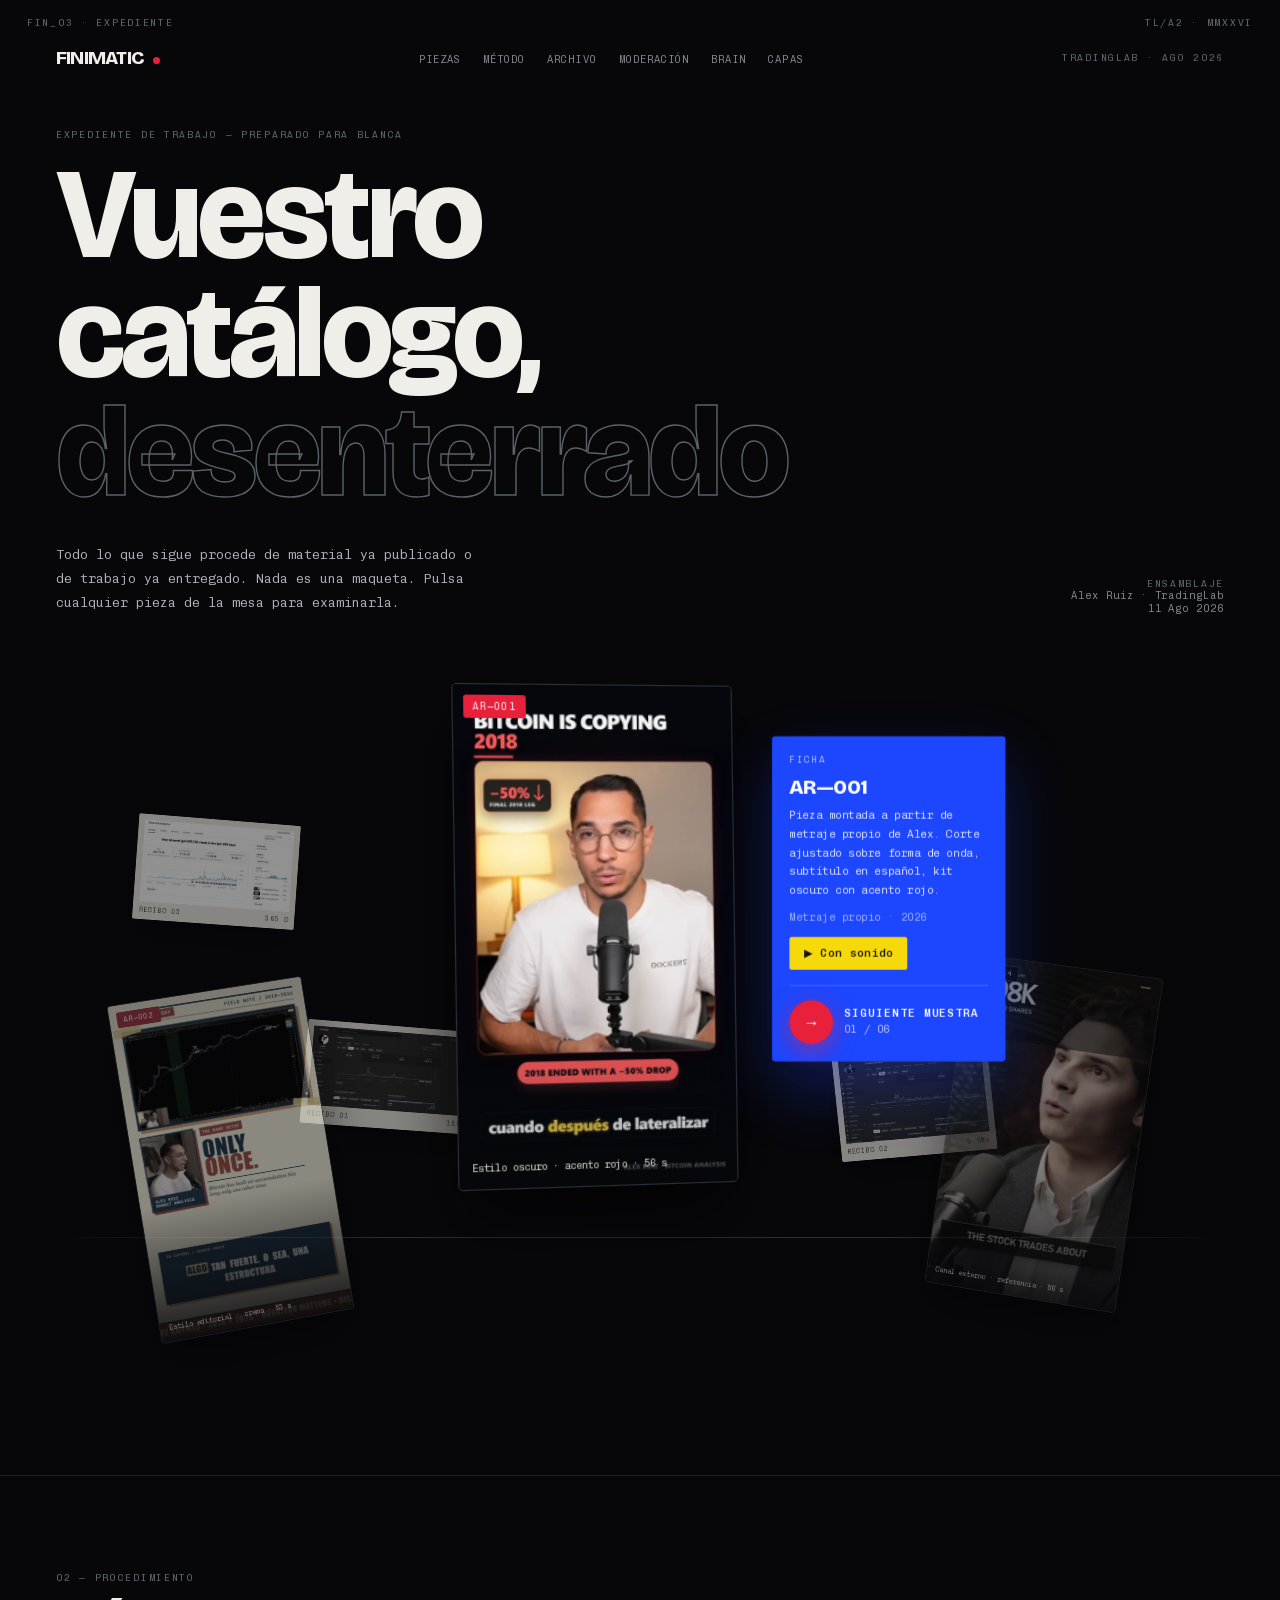
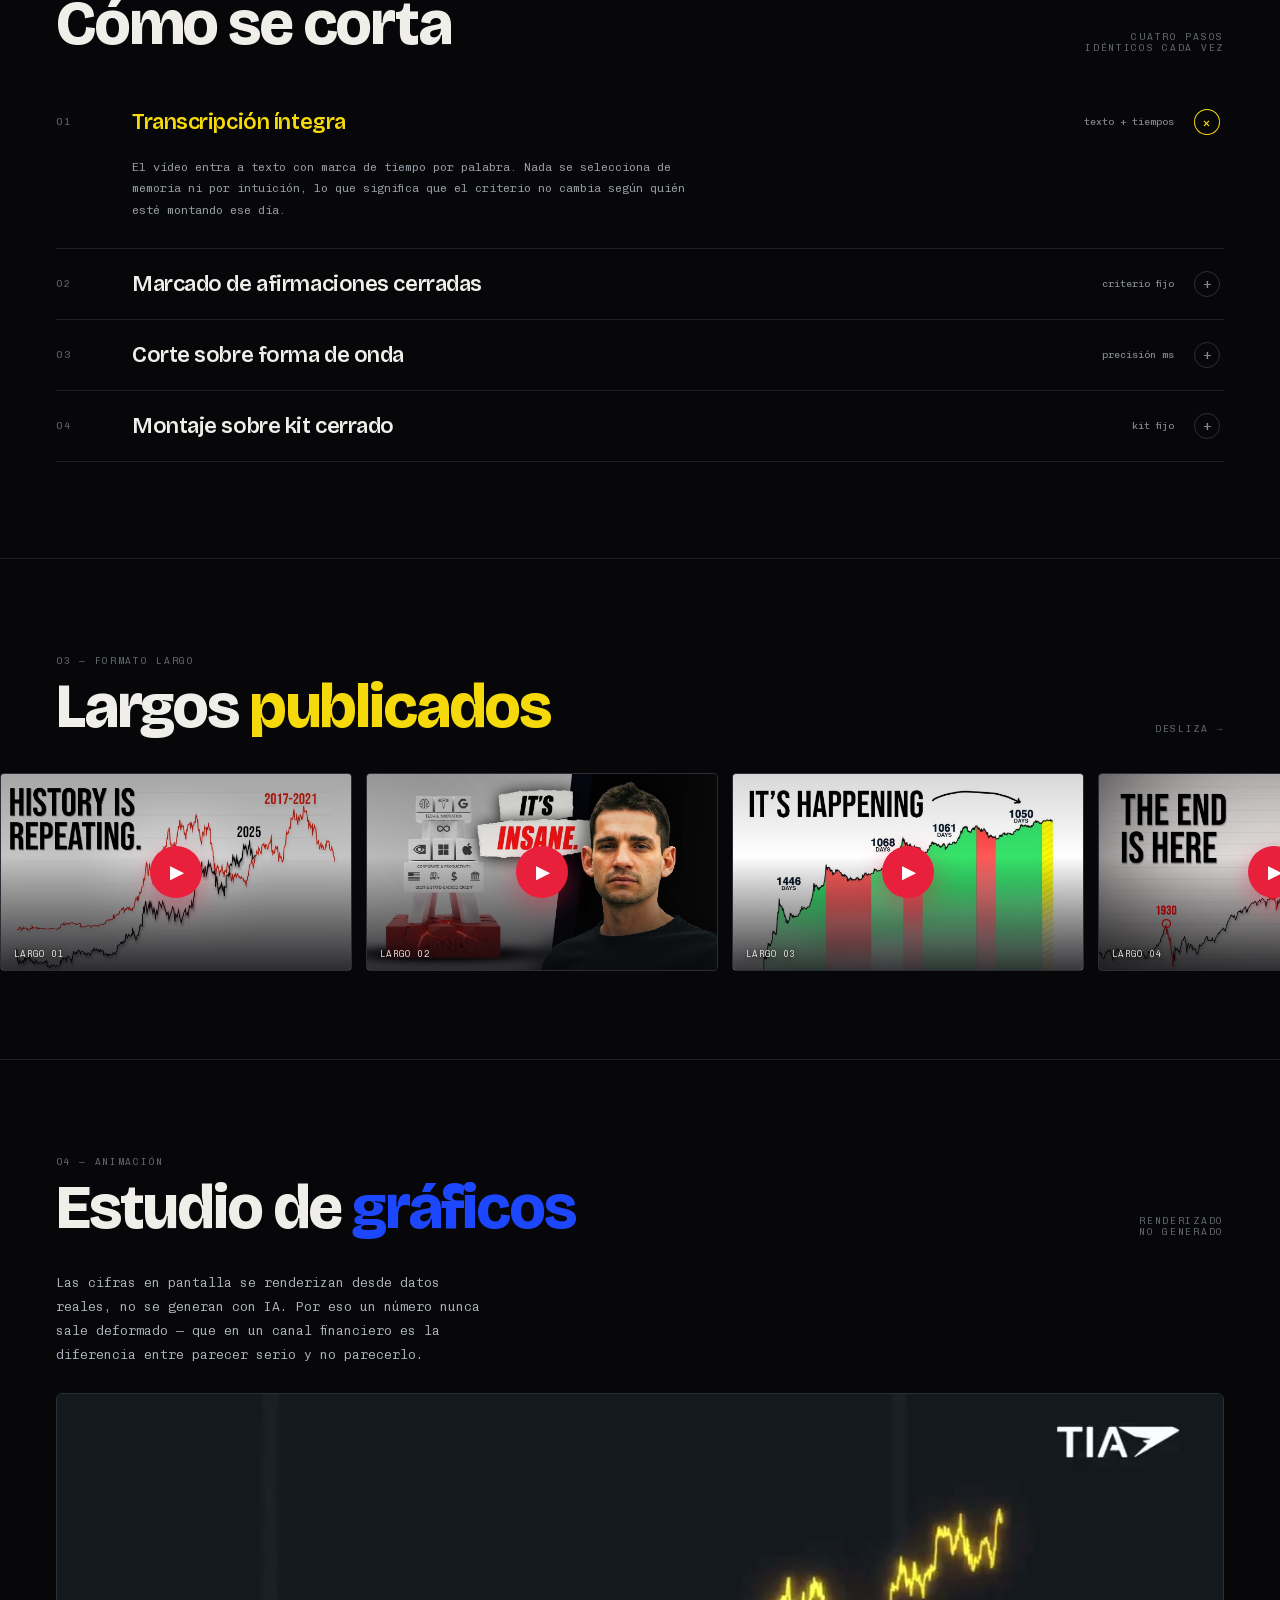
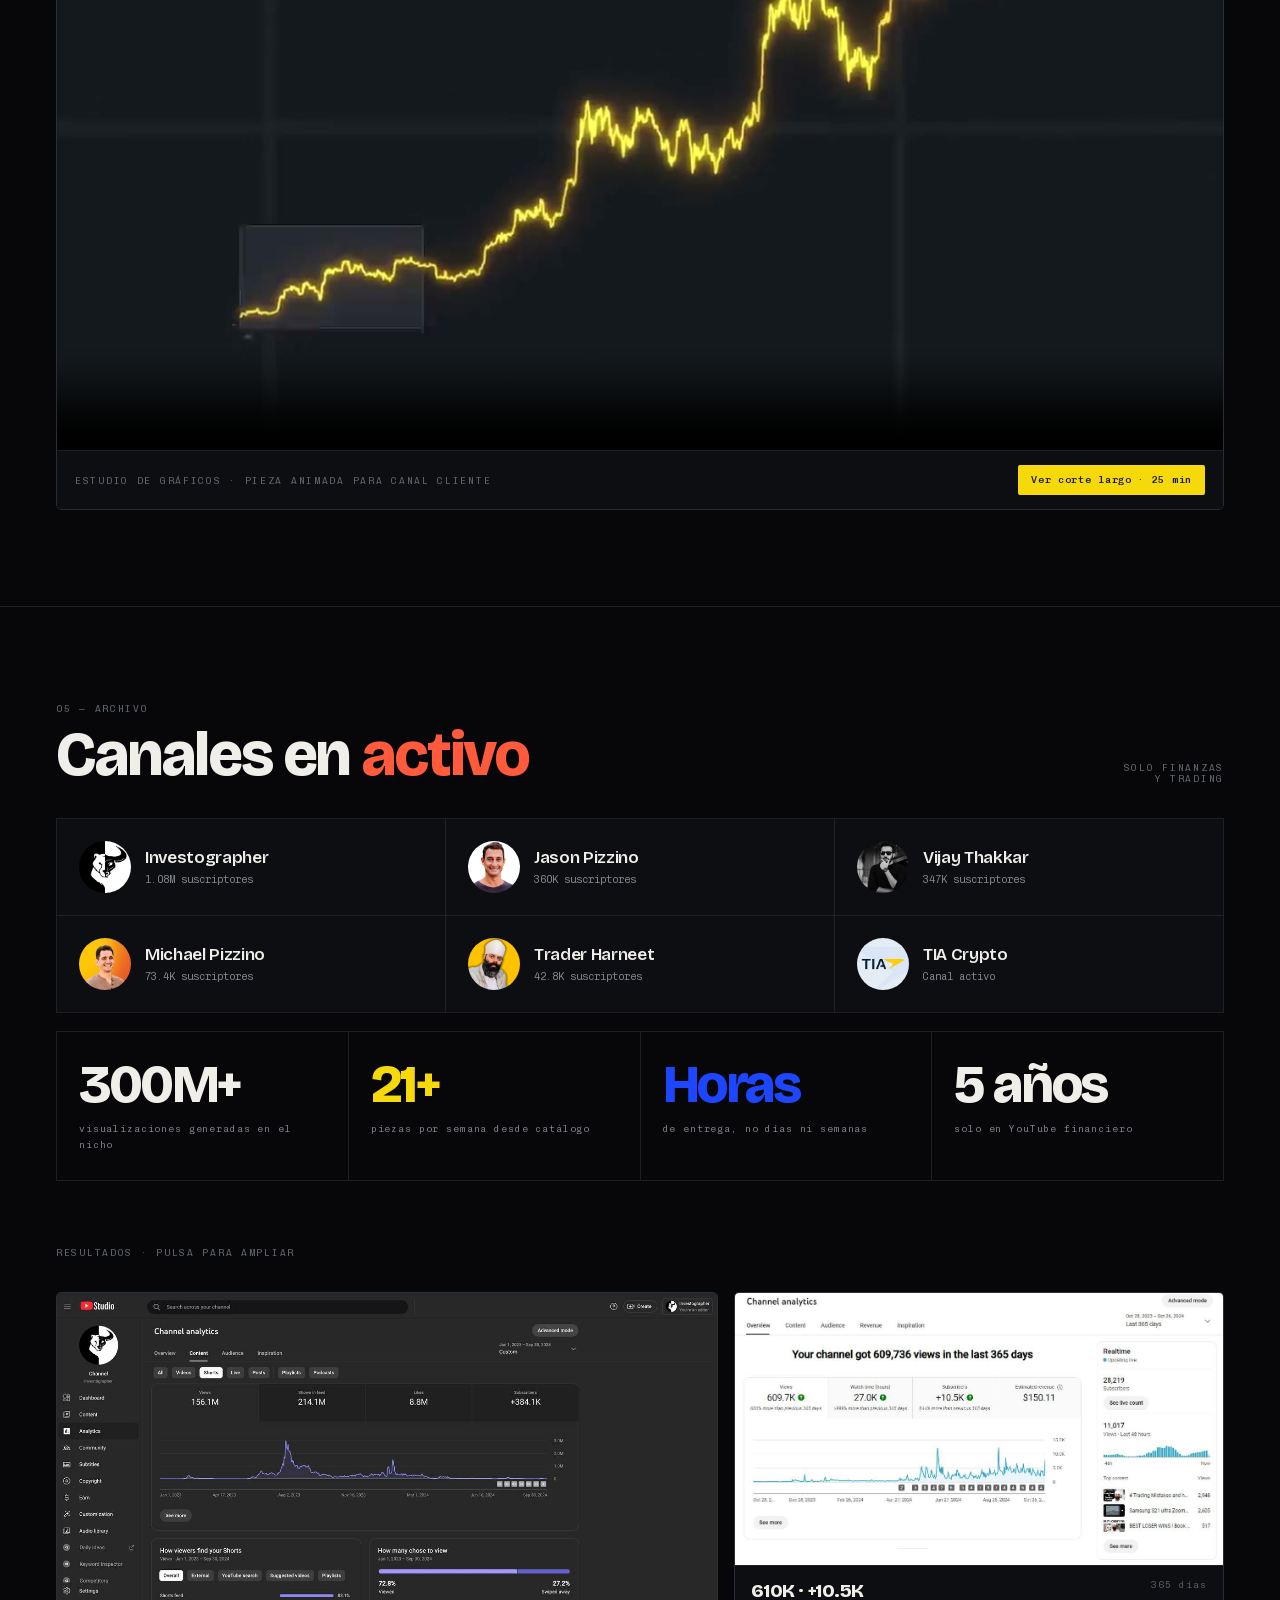
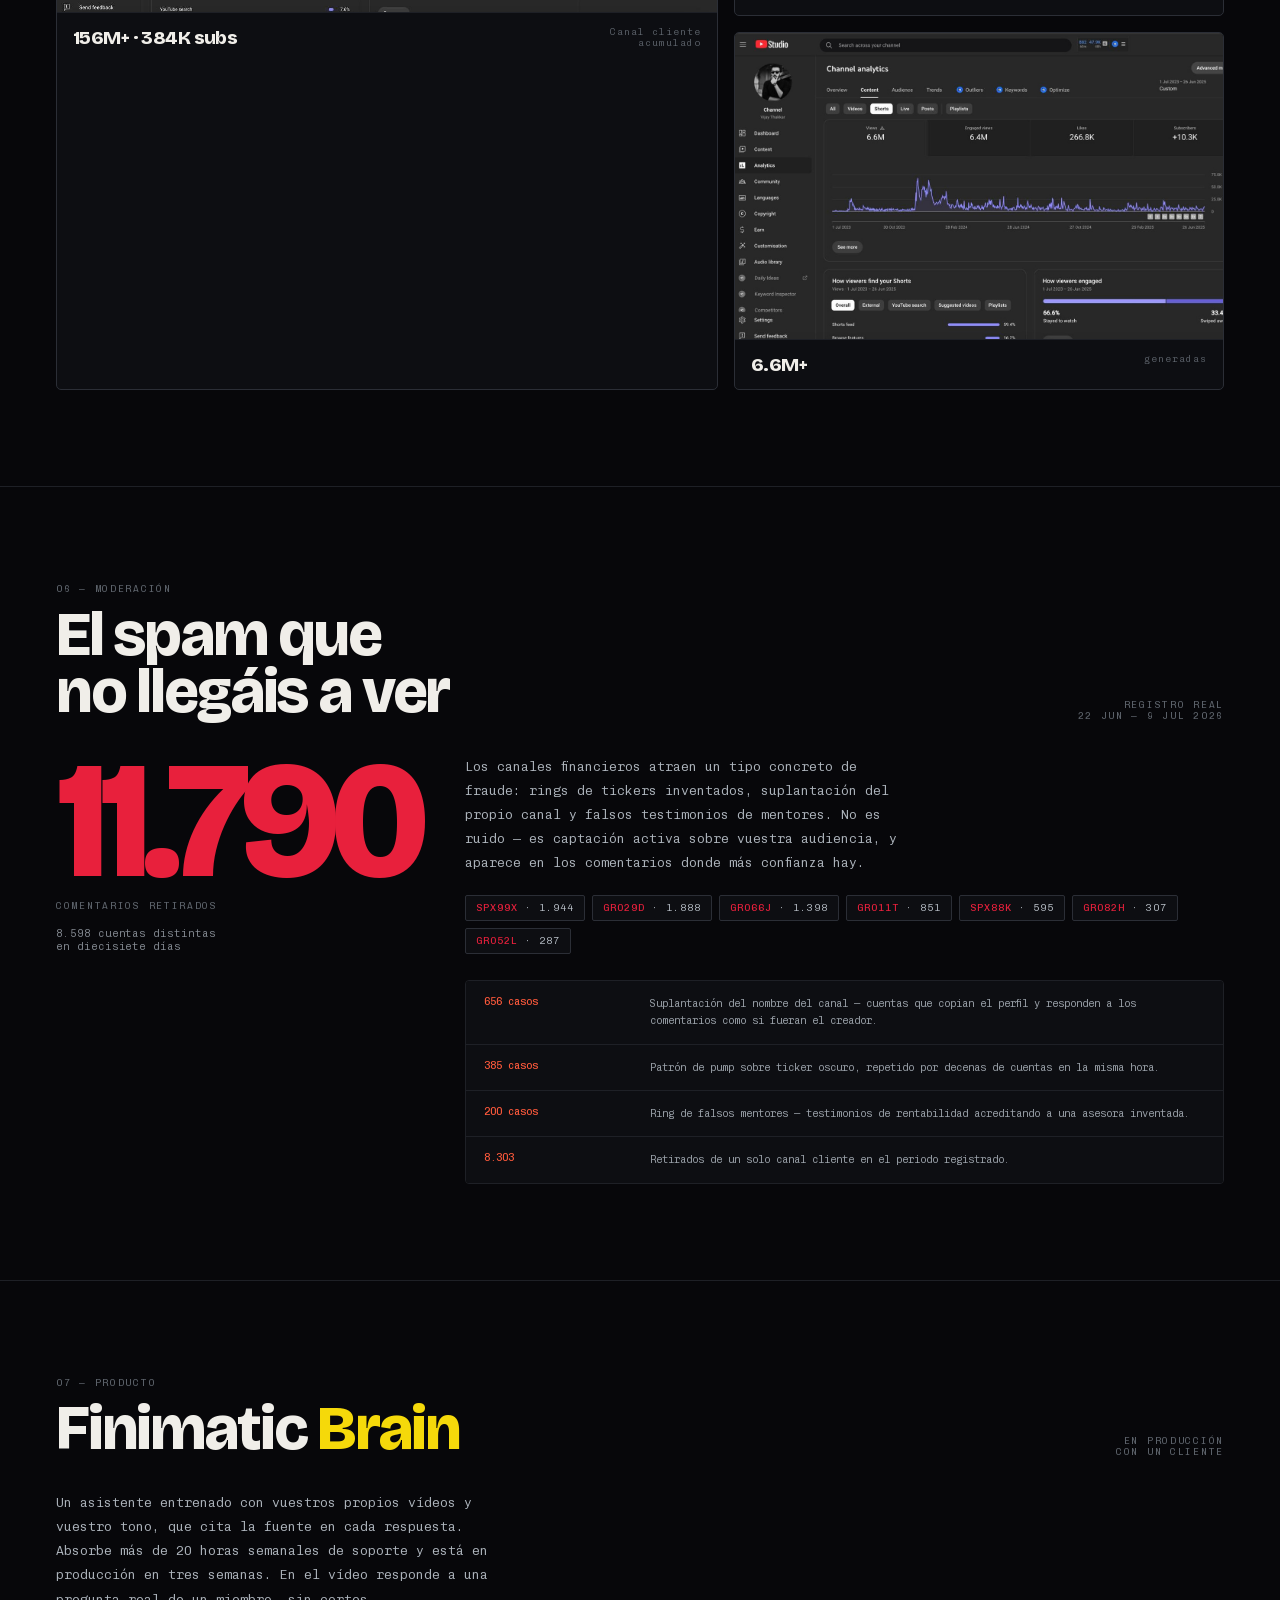
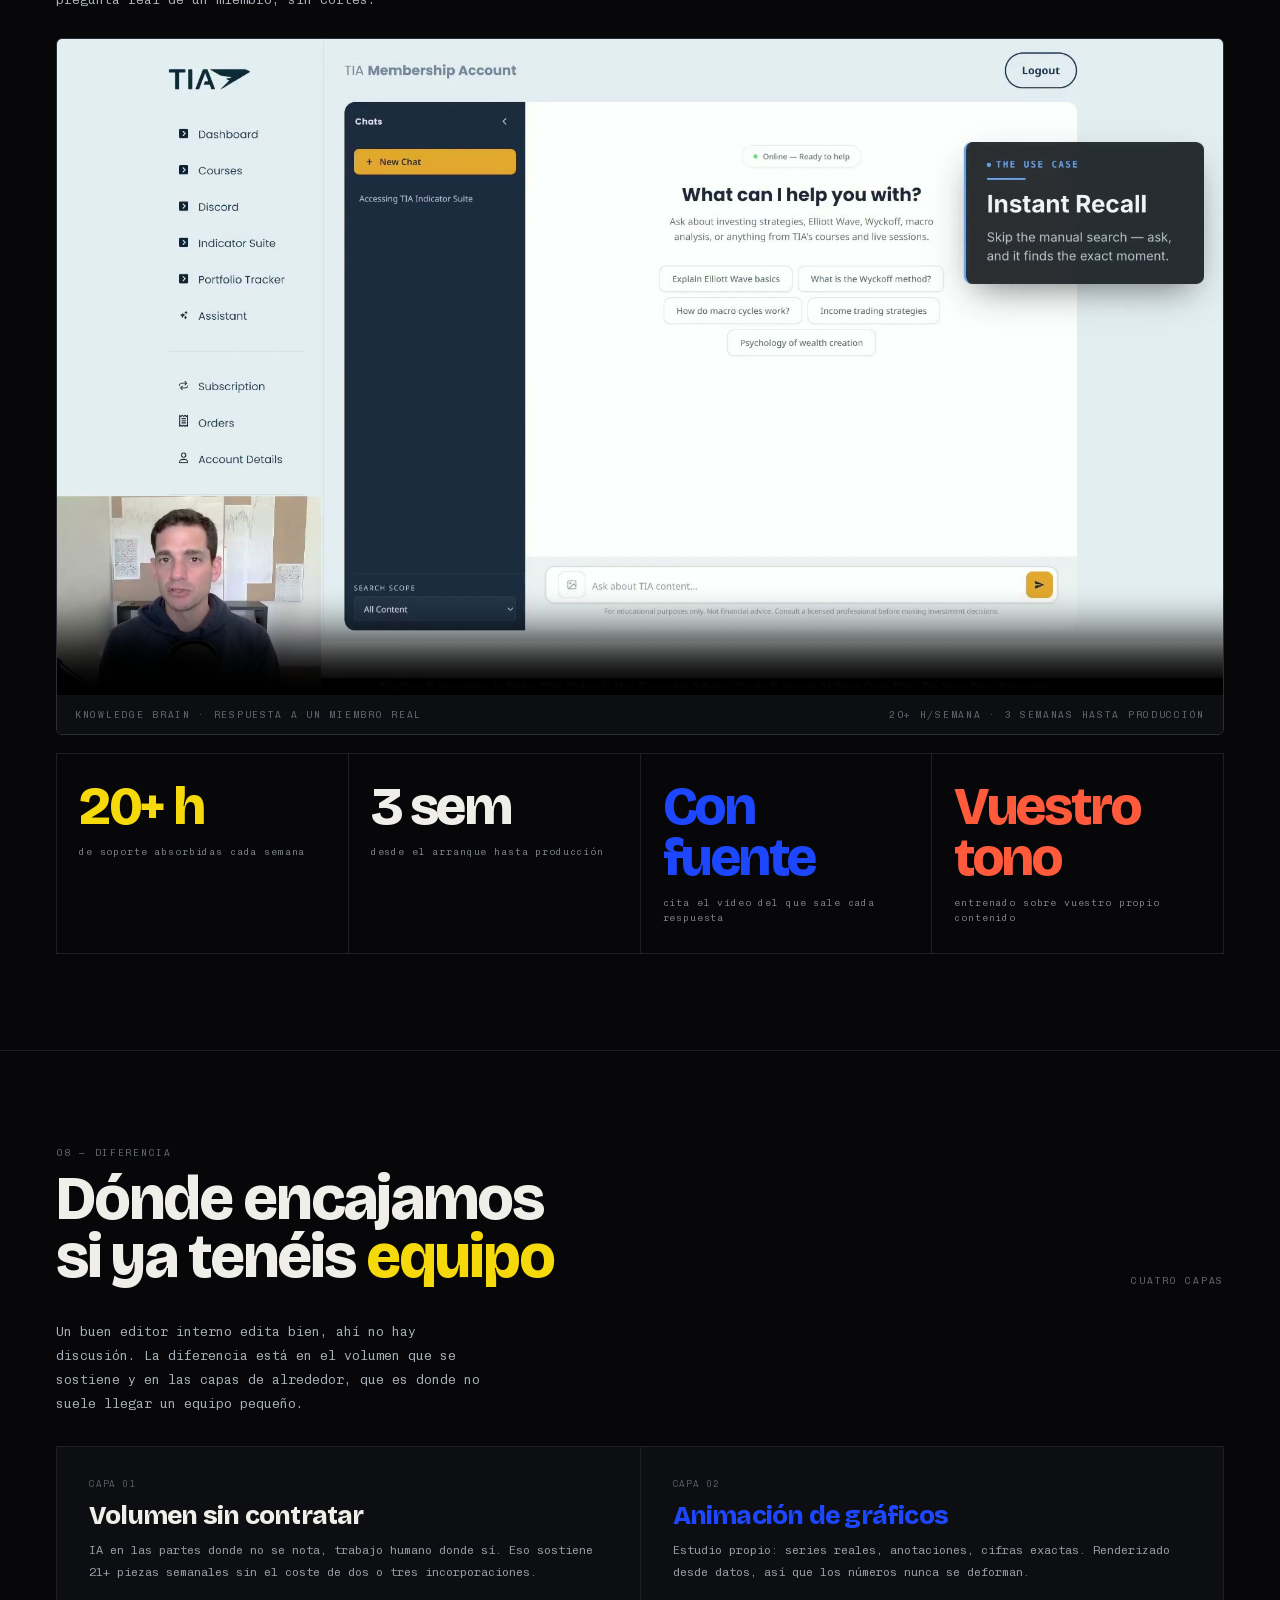
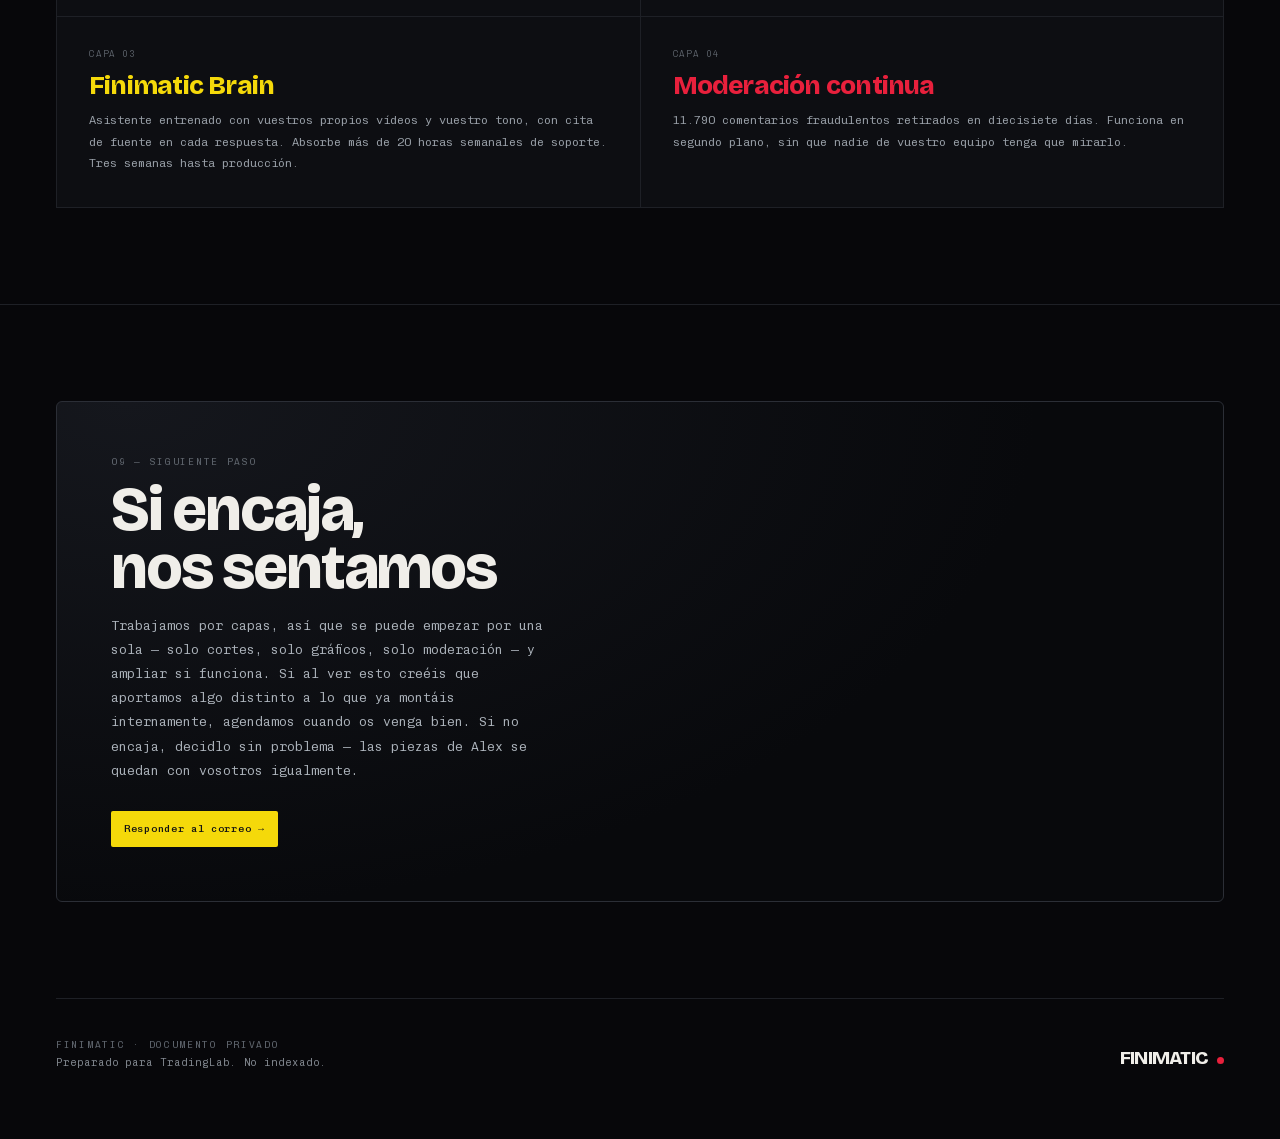
==== commit 36197113: "Make the next-sample control obvious on the expediente Bare red dot replaced with a labelled 40px co" ====
--- a/alexruiz/index.html
+++ b/alexruiz/index.html
@@ -95,9 +95,22 @@
   font-family:var(--M);font-size:10px;font-weight:500;letter-spacing:.07em;padding:9px 13px;
   border-radius:2px;border:0;cursor:pointer;text-decoration:none;transition:filter .2s}
 .pill:hover{filter:brightness(1.1)}
-.knob{width:25px;height:25px;border-radius:50%;background:var(--red);border:0;cursor:pointer;
-  box-shadow:0 5px 16px rgba(232,32,60,.45);transition:transform .22s}
-.knob:hover{transform:scale(1.12)}
+.nextwrap{display:flex;align-items:center;gap:10px;margin-top:14px;padding-top:13px;
+  border-top:1px solid rgba(255,255,255,.18)}
+.knob{position:relative;width:40px;height:40px;border-radius:50%;background:var(--red);border:0;
+  cursor:pointer;color:#fff;font-family:var(--M);font-size:15px;line-height:1;display:grid;
+  place-items:center;flex:0 0 40px;
+  box-shadow:0 6px 20px rgba(232,32,60,.55);transition:transform .22s,box-shadow .22s}
+.knob:hover{transform:scale(1.1);box-shadow:0 8px 26px rgba(232,32,60,.75)}
+.knob::after{content:"";position:absolute;inset:-6px;border-radius:50%;
+  border:2px solid var(--red);opacity:0;pointer-events:none}
+.knob.hint::after{animation:ping 1.7s cubic-bezier(.2,.7,.3,1) infinite}
+@keyframes ping{0%{transform:scale(.82);opacity:.85}70%{transform:scale(1.32);opacity:0}100%{opacity:0}}
+.nextlab{line-height:1.35}
+.nextlab b{display:block;font-family:var(--M);font-size:10px;font-weight:500;letter-spacing:.13em;
+  text-transform:uppercase;color:#fff}
+.nextlab span{display:block;font-family:var(--M);font-size:9.5px;color:#c3ccff;margin-top:2px}
+@media (prefers-reduced-motion:reduce){.knob.hint::after{animation:none}}
 .tsurf{position:absolute;left:50%;top:578px;width:1160px;height:1px;margin-left:-580px;
   background:linear-gradient(90deg,transparent,var(--line2) 16%,var(--line2) 84%,transparent)}
 
@@ -308,9 +321,10 @@
         <h4 id="fh">AR—001</h4>
         <p id="fp">Pieza montada a partir de metraje propio de Alex. Corte ajustado sobre forma de onda, subtítulo en español, kit oscuro con acento rojo.</p>
         <div class="yr" id="fy">Metraje propio · 2026</div>
-        <div style="display:flex;gap:8px;align-items:center;margin-top:14px">
-          <button class="pill" id="snd">▶ Con sonido</button>
-          <button class="knob" id="nxt" aria-label="Siguiente"></button>
+        <button class="pill" id="snd" style="margin-top:13px">▶ Con sonido</button>
+        <div class="nextwrap">
+          <button class="knob hint" id="nxt" aria-label="Ver la siguiente muestra">→</button>
+          <span class="nextlab"><b>Siguiente muestra</b><span id="cnt">01 / 06</span></span>
         </div>
       </div>
     </div>
@@ -572,6 +586,10 @@
   playOnly();
 }
 
+var cnt=document.getElementById('cnt'), knob=document.getElementById('nxt'), used=false;
+function tick(){ if(cnt) cnt.textContent=String(cur+1).padStart(2,'0')+' / '+String(arts.length).padStart(2,'0'); }
+function usedOnce(){ if(used) return; used=true; knob.classList.remove('hint'); }
+
 function swap(k){
   ficha.classList.add('shrink');
   setTimeout(function(){
@@ -579,6 +597,7 @@
     fh.textContent=d[0]; fp.textContent=d[1]; fy.textContent=d[2];
     ficha.classList.remove('shrink');
   },260);
+  tick();
 }
 
 function playOnly(){
@@ -592,13 +611,13 @@
 
 arts.forEach(function(el,i){
   el.addEventListener('click',function(){
-    if(i!==cur){ cur=i; place(); swap(); return; }
+    if(i!==cur){ usedOnce(); cur=i; place(); swap(); return; }
     var img=el.querySelector('img[data-full]');
     if(img){ openLb(img.dataset.full); }          // focused receipt → lightbox
   });
 });
 document.getElementById('nxt').addEventListener('click',function(e){
-  e.stopPropagation(); cur=(cur+1)%arts.length; place(); swap();
+  e.stopPropagation(); usedOnce(); cur=(cur+1)%arts.length; place(); swap();
 });
 document.getElementById('snd').addEventListener('click',function(e){
   e.stopPropagation();
@@ -669,7 +688,7 @@
 }
 
 var rt; addEventListener('resize',function(){clearTimeout(rt);rt=setTimeout(function(){measure();place();},150);});
-function boot(){ measure(); place(); }
+function boot(){ measure(); place(); tick(); }
 if(document.fonts&&document.fonts.ready) document.fonts.ready.then(boot); else boot();
 })();
 </script>
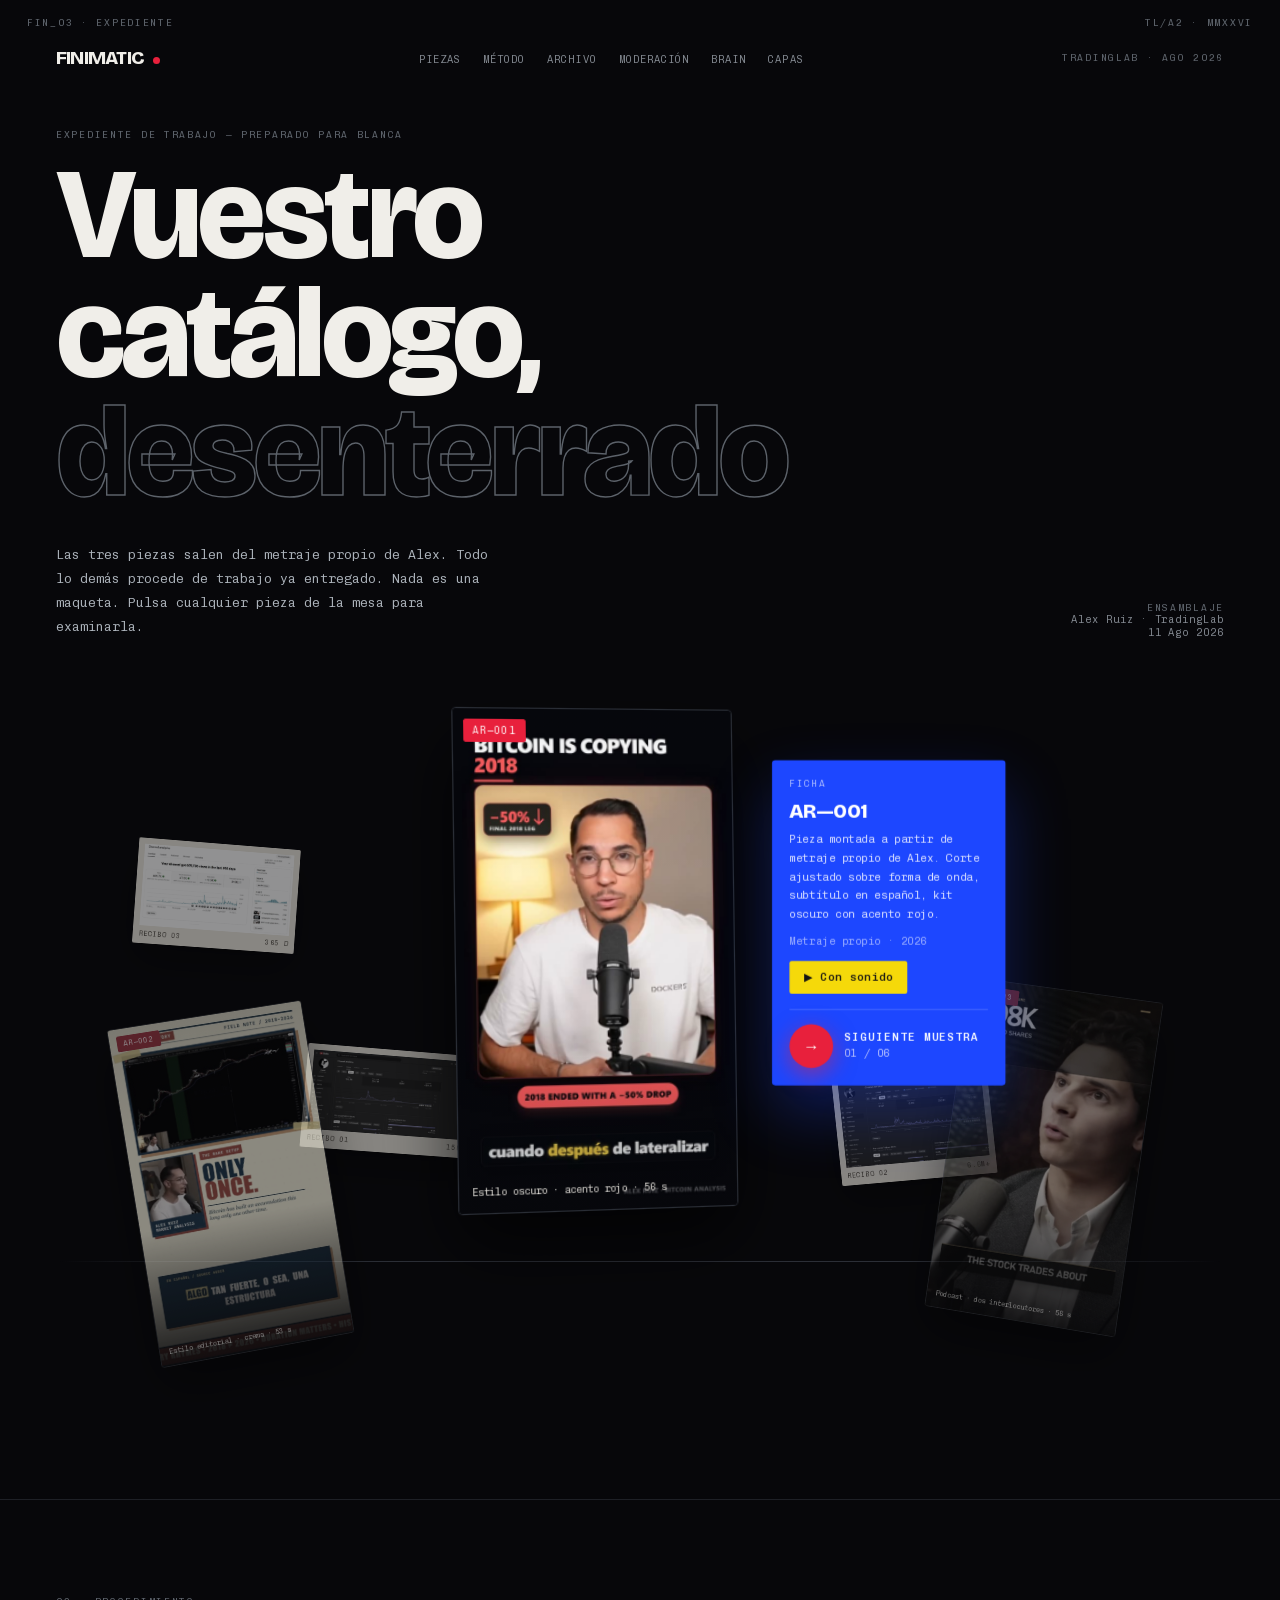
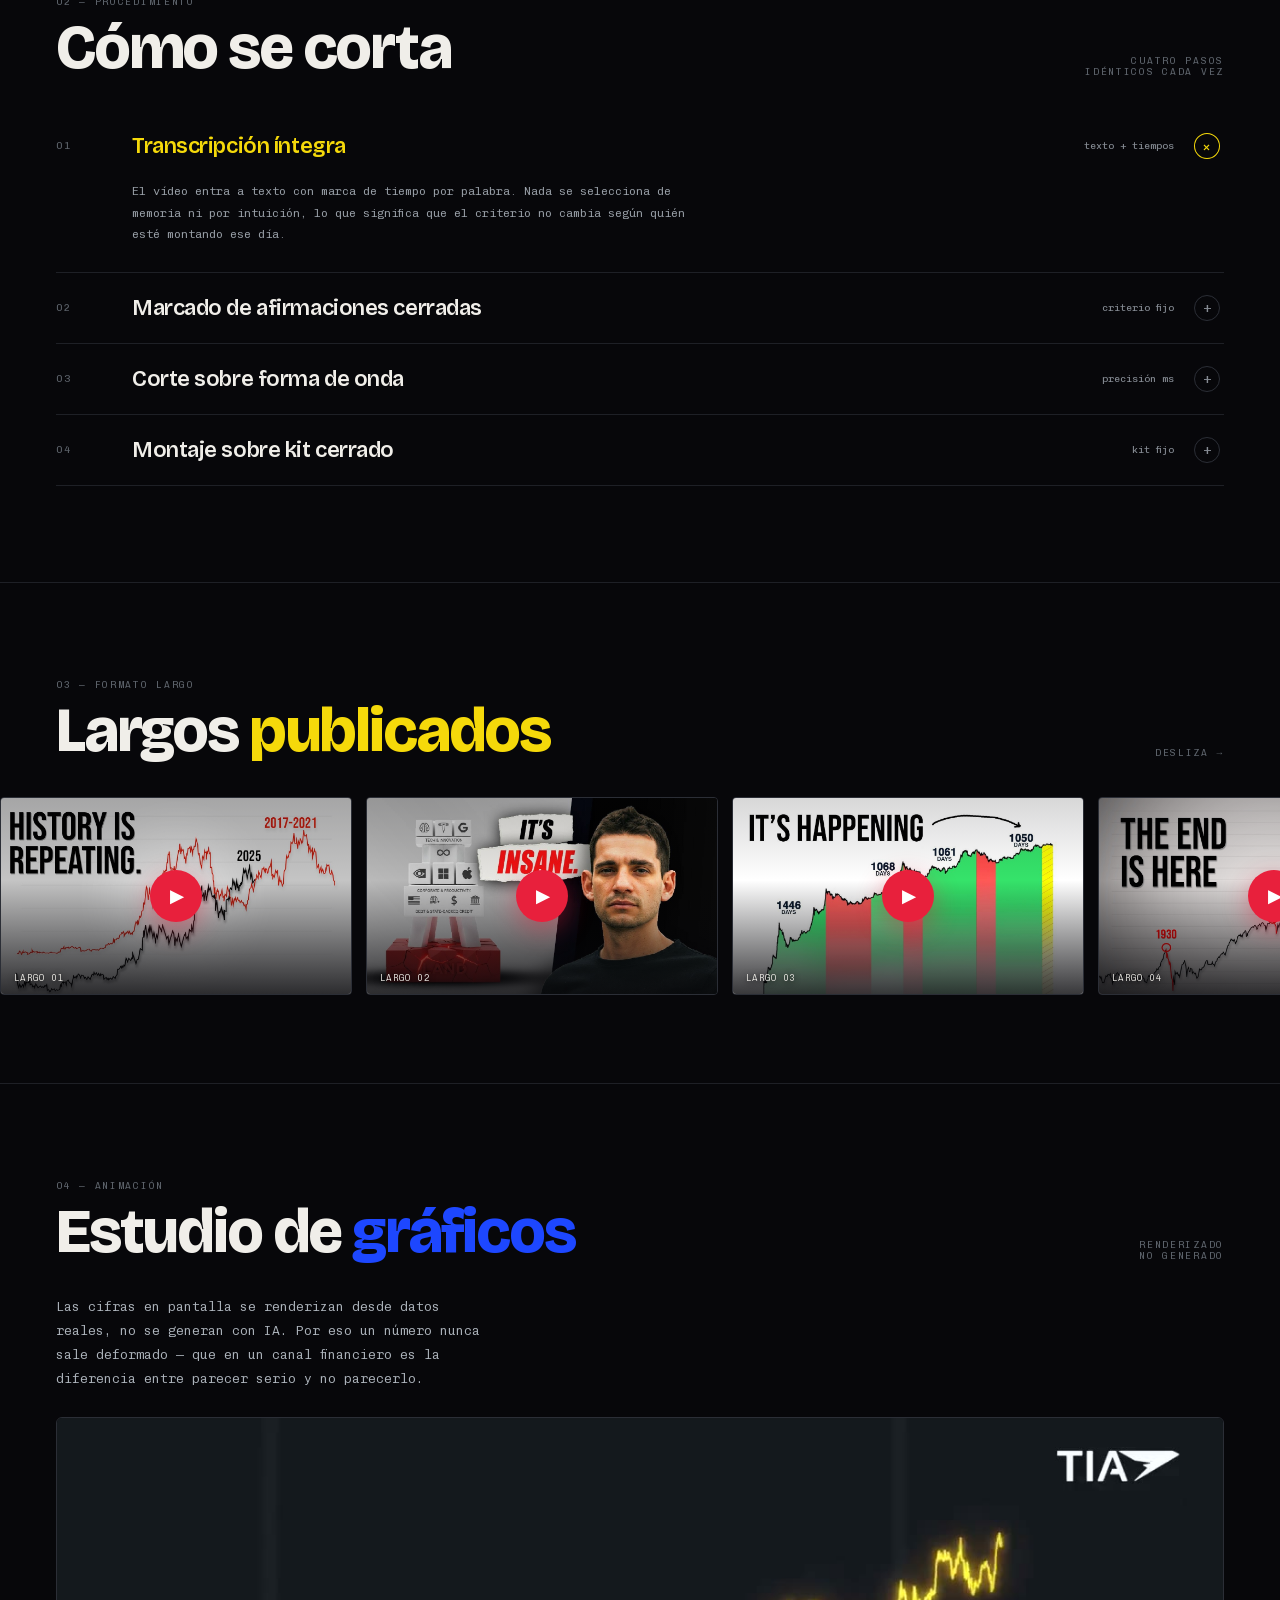
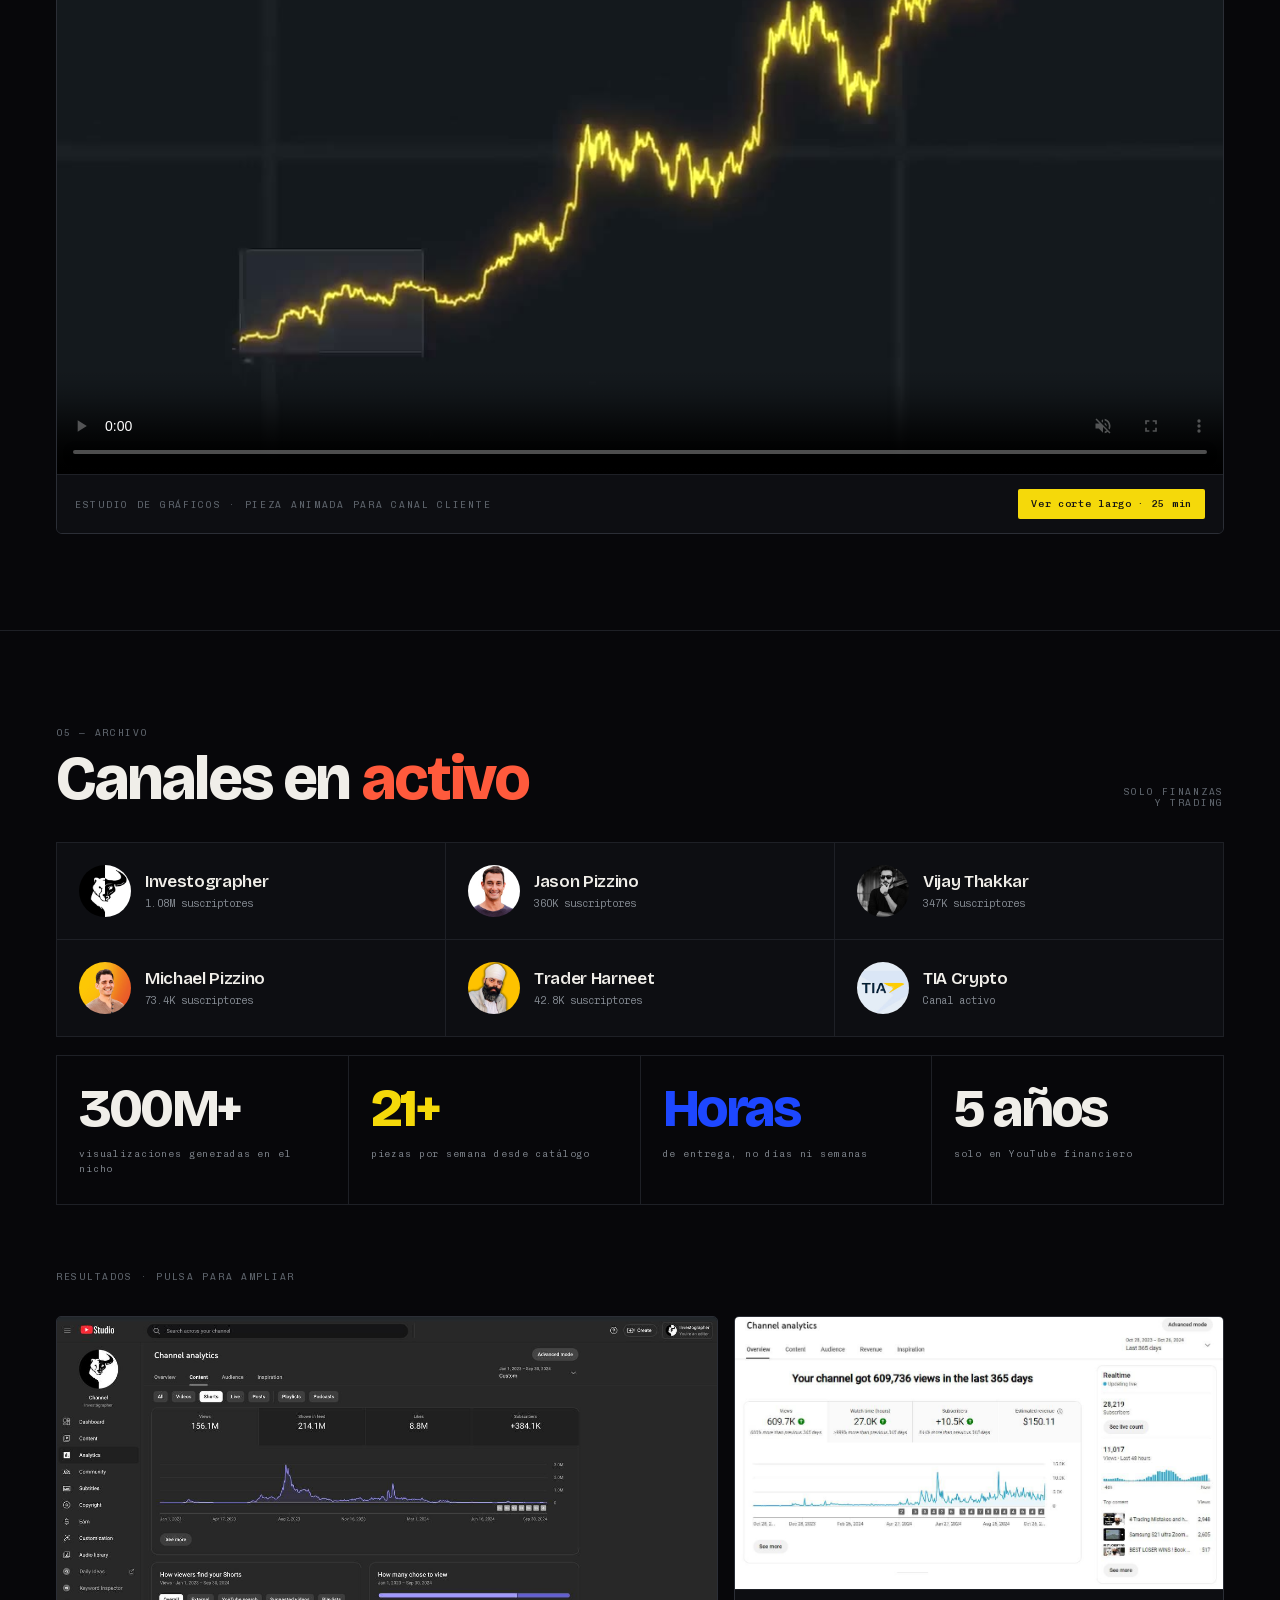
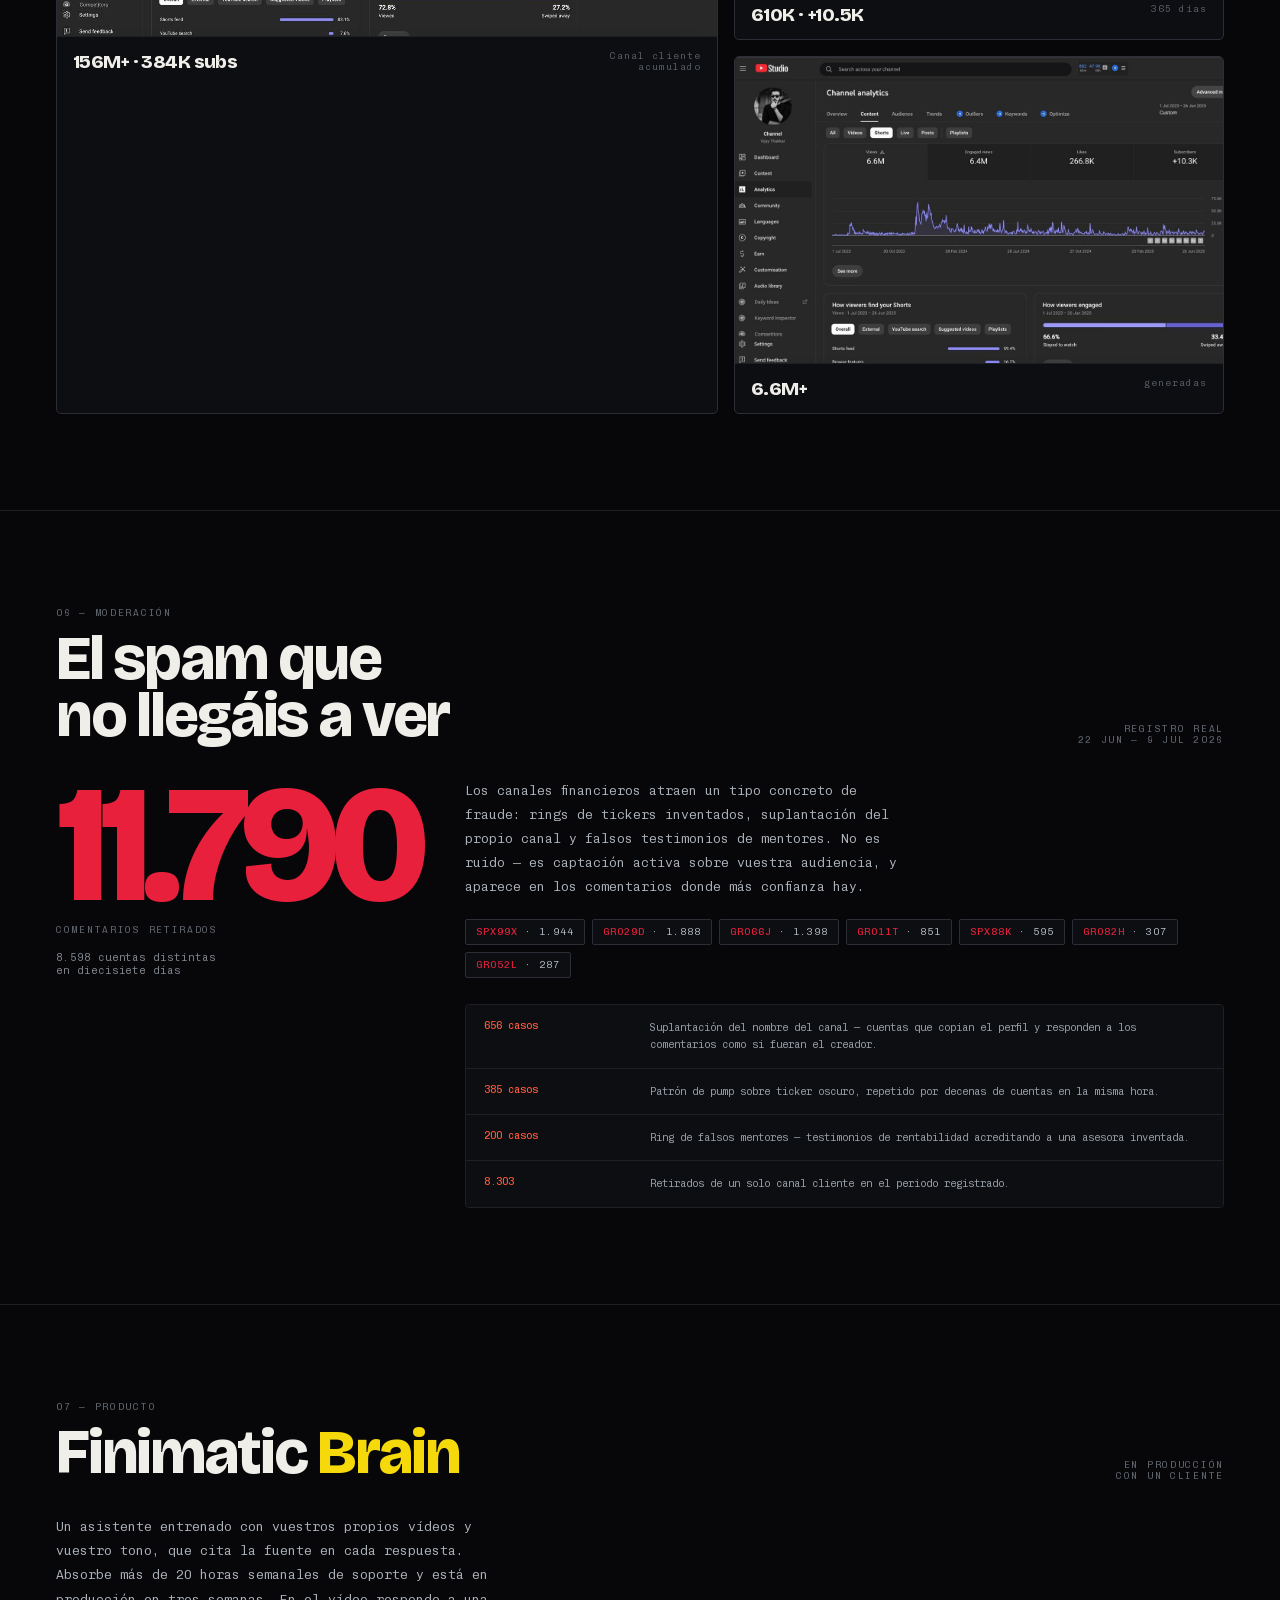
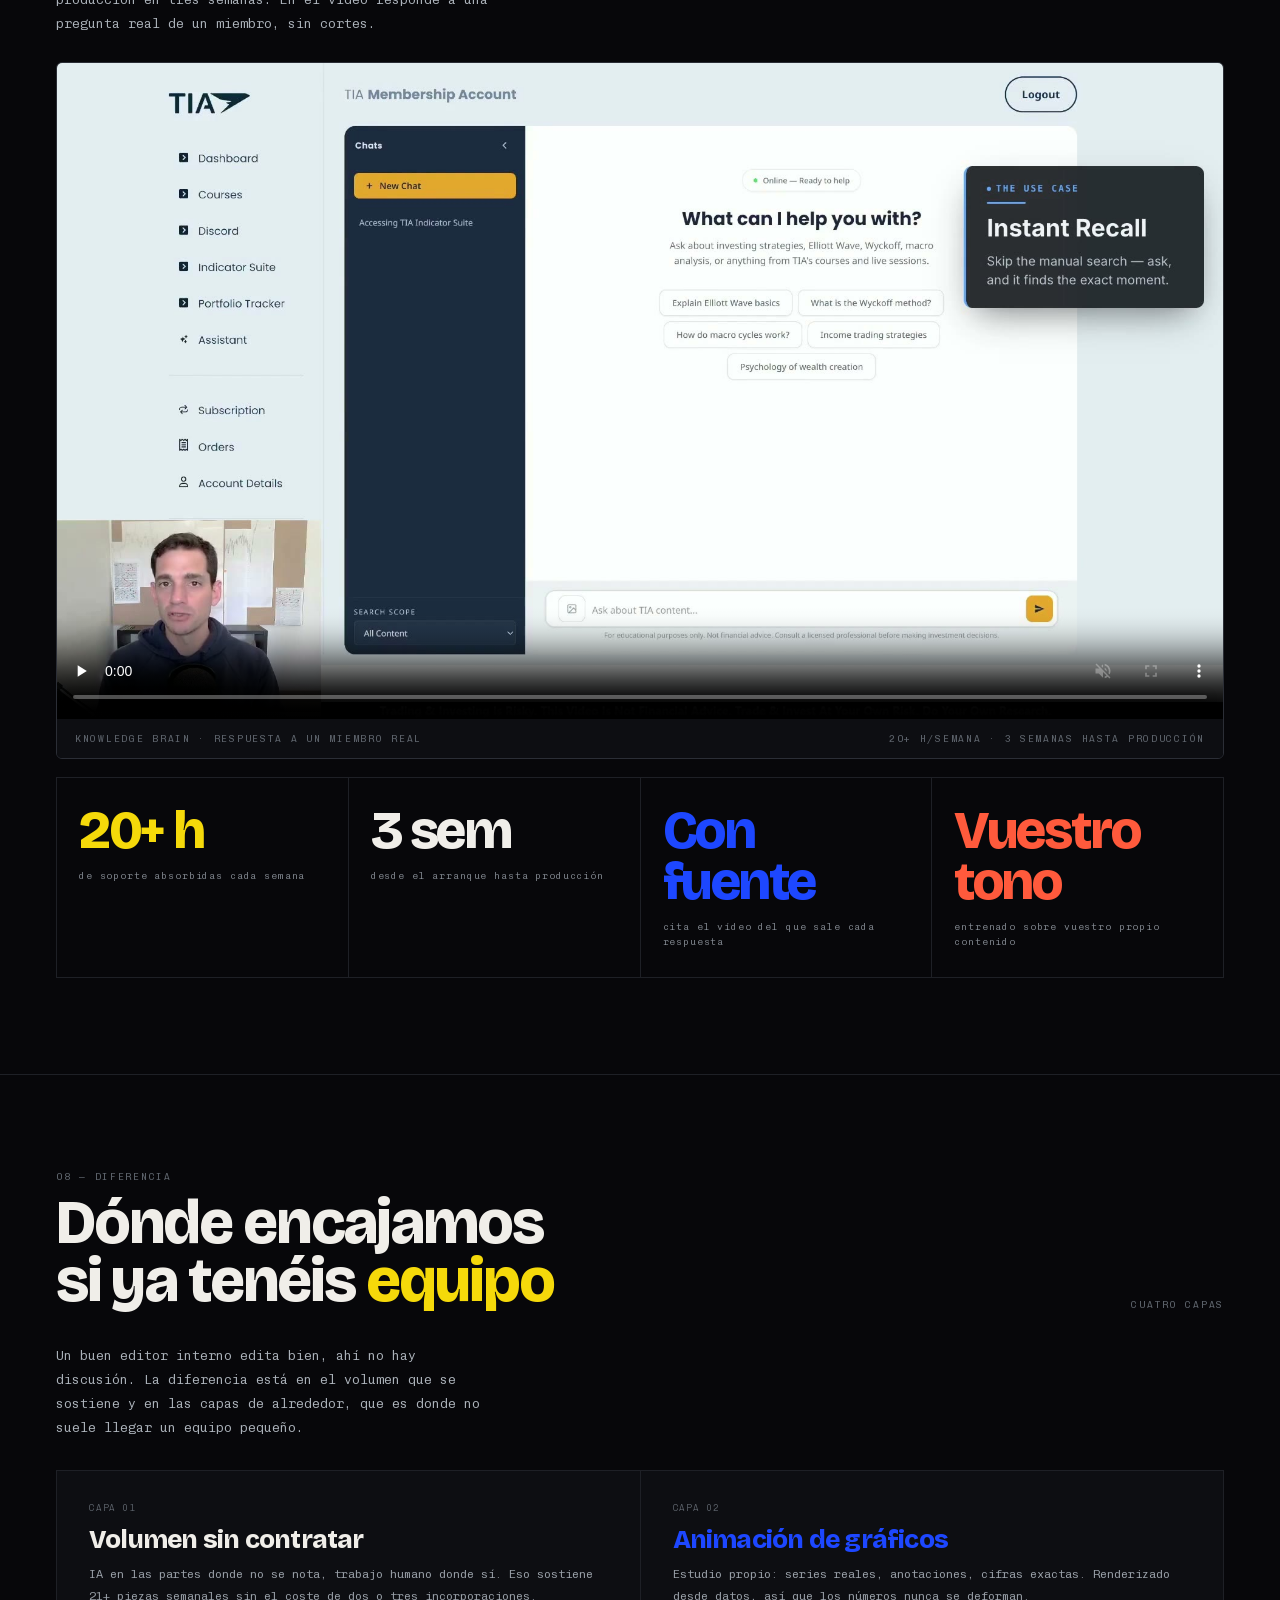
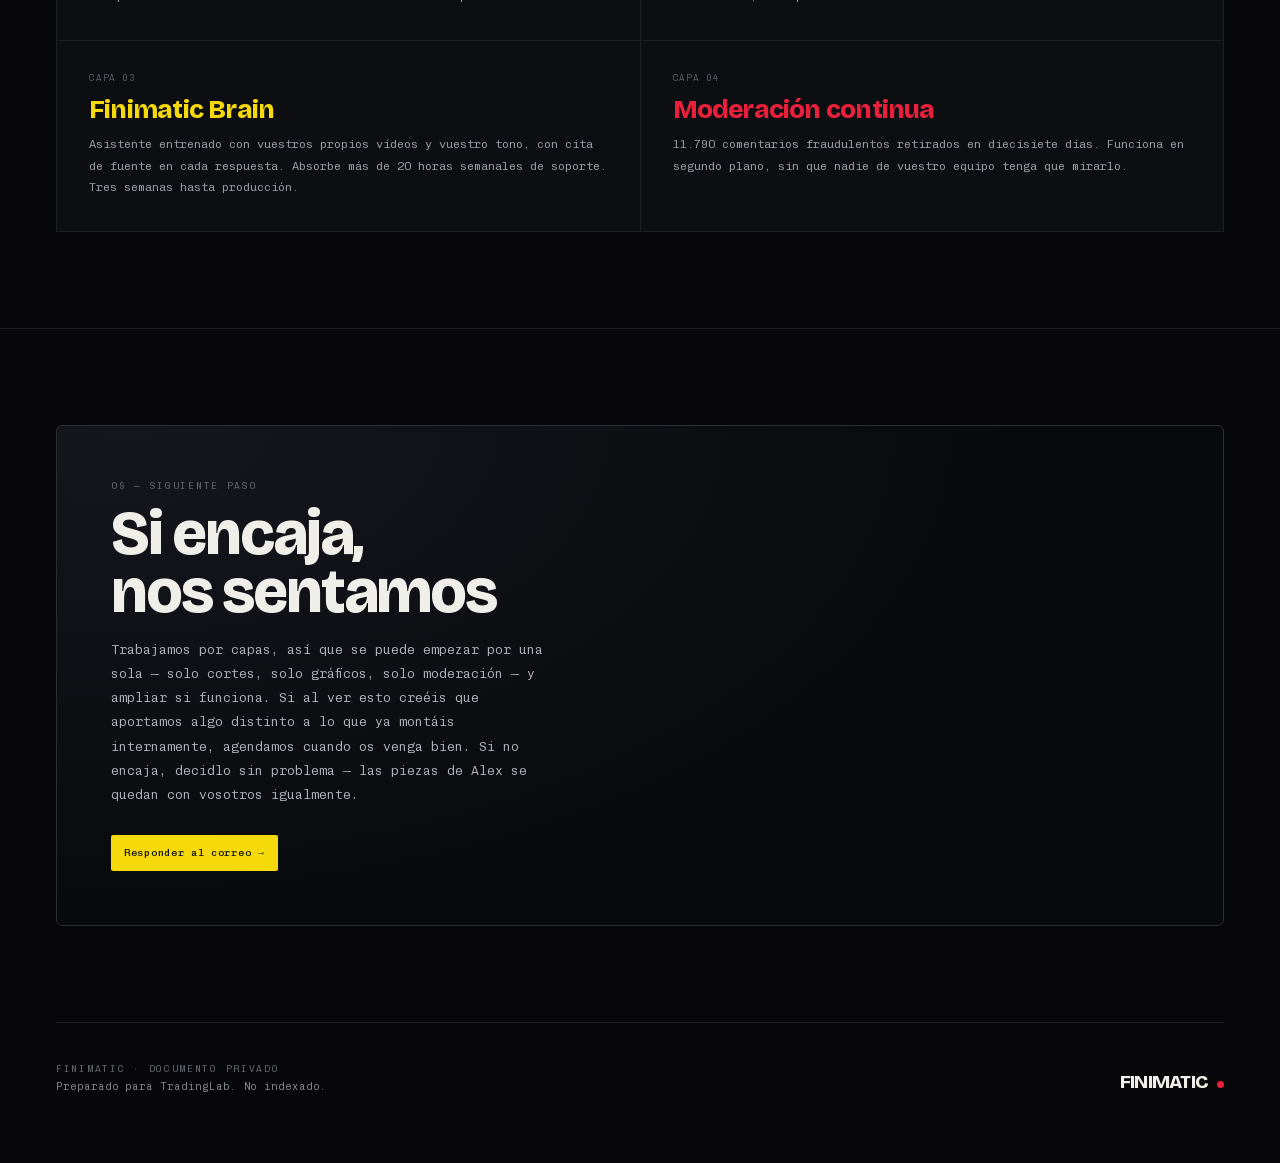
==== commit 74c05b38: "Correct sample 3 attribution — it is Alex's own podcast footage Sample 3 was mislabelled as an exter" ====
--- a/alexruiz/index.html
+++ b/alexruiz/index.html
@@ -266,7 +266,7 @@
     <div class="c">Expediente de trabajo — preparado para Blanca</div>
     <h1>Vuestro<br>catálogo,<br><em>desenterrado</em></h1>
     <div class="mrow">
-      <p class="lede">Todo lo que sigue procede de material ya publicado o de trabajo ya entregado. Nada es una maqueta. Pulsa cualquier pieza de la mesa para examinarla.</p>
+      <p class="lede">Las tres piezas salen del metraje propio de Alex. Todo lo demás procede de trabajo ya entregado. Nada es una maqueta. Pulsa cualquier pieza de la mesa para examinarla.</p>
       <div style="text-align:right">
         <div class="c">Ensamblaje</div>
         <div class="mt">Alex Ruiz · TradingLab</div>
@@ -297,10 +297,10 @@
       </article>
 
       <article class="art reel" data-k="r2">
-        <span class="tag">FN—014</span>
+        <span class="tag own">AR—003</span>
         <img src="media/reel3.jpg" alt="" loading="lazy" decoding="async">
         <video src="media/reel3.mp4" playsinline muted loop preload="none"></video>
-        <span class="vg"></span><span class="cp">Canal externo · referencia · 56 s</span>
+        <span class="vg"></span><span class="cp">Podcast · dos interlocutores · 56 s</span>
       </article>
 
       <div class="art scrap" data-k="s0" style="width:230px">
@@ -554,7 +554,7 @@
 var DATA={
  r0:['AR—001','Pieza montada a partir de metraje propio de Alex. Corte ajustado sobre forma de onda, subtítulo en español, kit oscuro con acento rojo.','Metraje propio · 2026'],
  r1:['AR—002','Mismo origen, dirección de arte distinta. Fondo crema, panel de gráfico incrustado, ritmo más pausado y tipografía editorial.','Metraje propio · 2026'],
- r2:['FN—014','Canal externo, incluido como referencia de rango. Dato sobreimpreso sobre metraje y subtítulo limpio en inglés.','Canal externo · 2026'],
+ r2:['AR—003','Corte de podcast, también de metraje propio. Dos interlocutores en cámara, dato sobreimpreso y subtítulo limpio en inglés.','Metraje propio · 2026'],
  s0:['RECIBO 01','156M+ visualizaciones y 384K suscriptores acumulados en un canal cliente. Pulsa de nuevo para ampliar la captura.','Acumulado'],
  s1:['RECIBO 02','6.6M+ visualizaciones generadas. Pulsa de nuevo para ampliar la captura.','Acumulado'],
  s2:['RECIBO 03','610K visualizaciones y +10.5K suscriptores en 365 días. Pulsa de nuevo para ampliar.','365 días']
